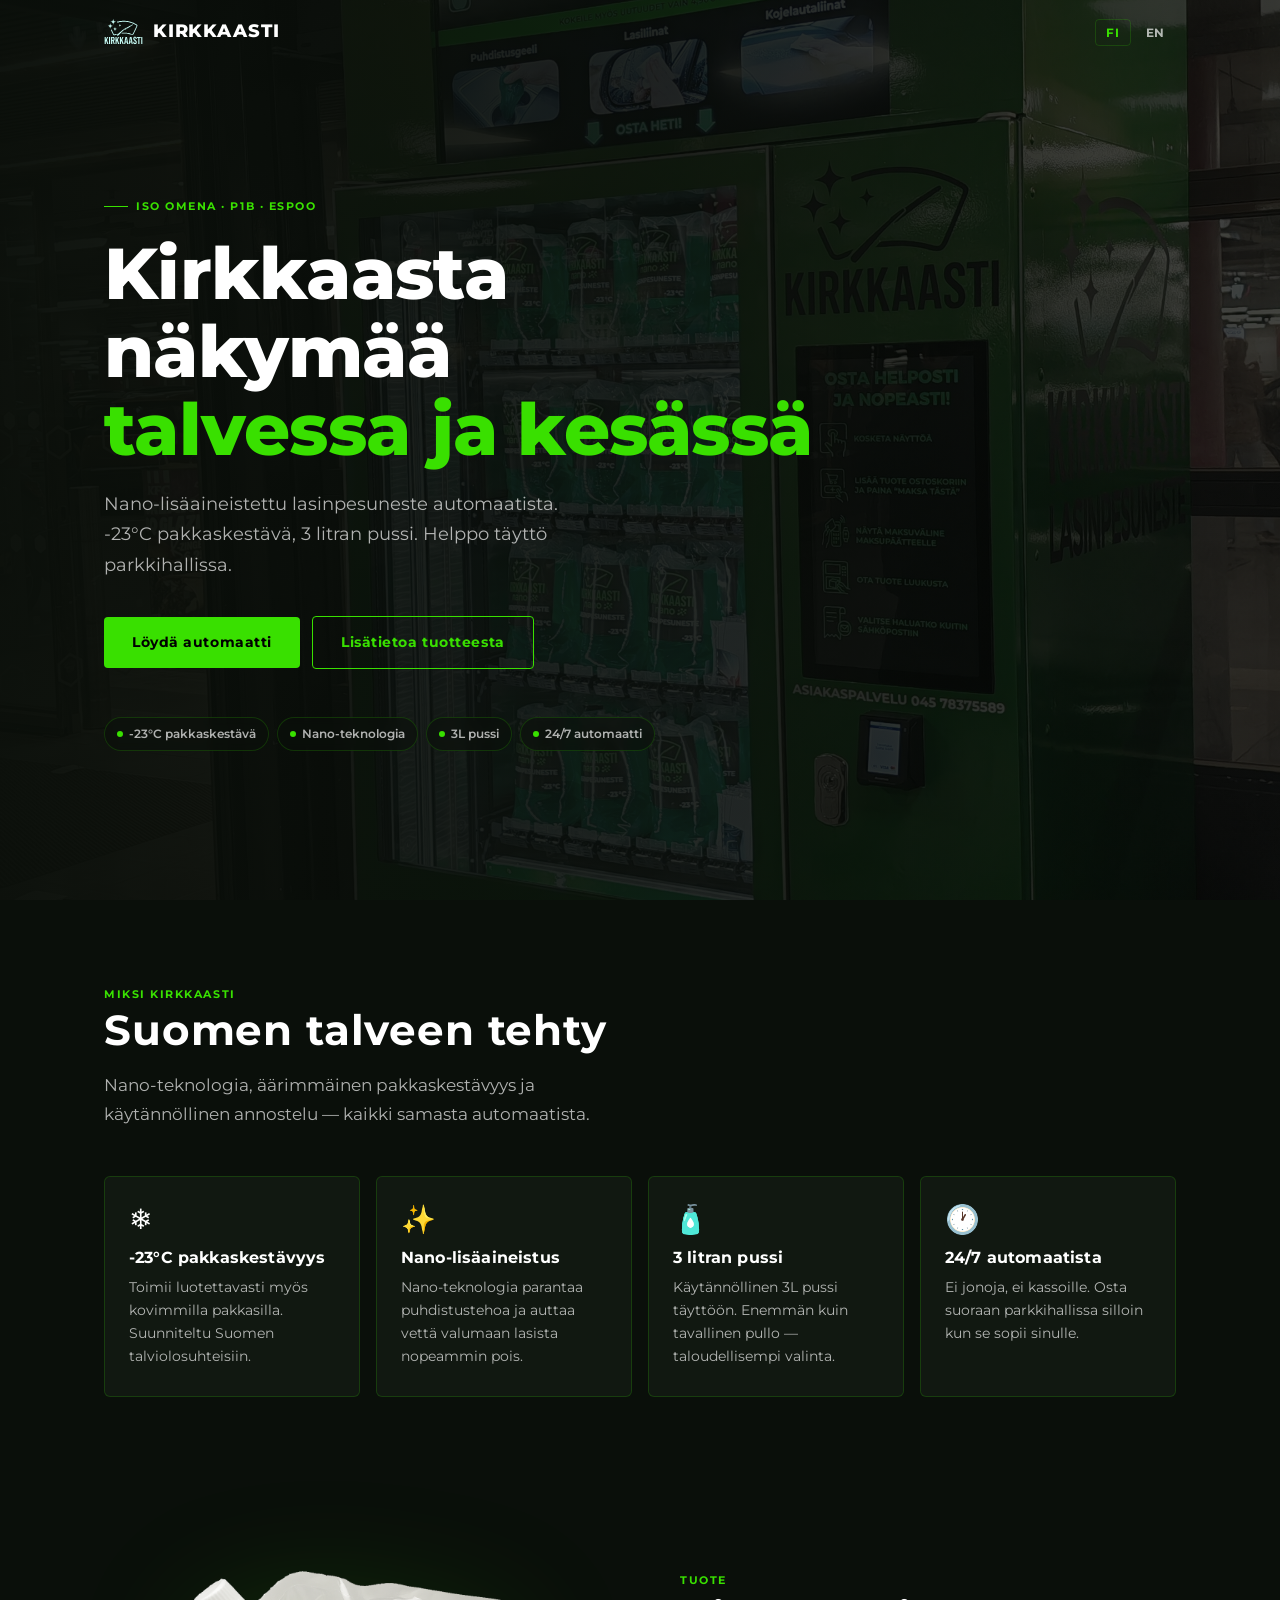
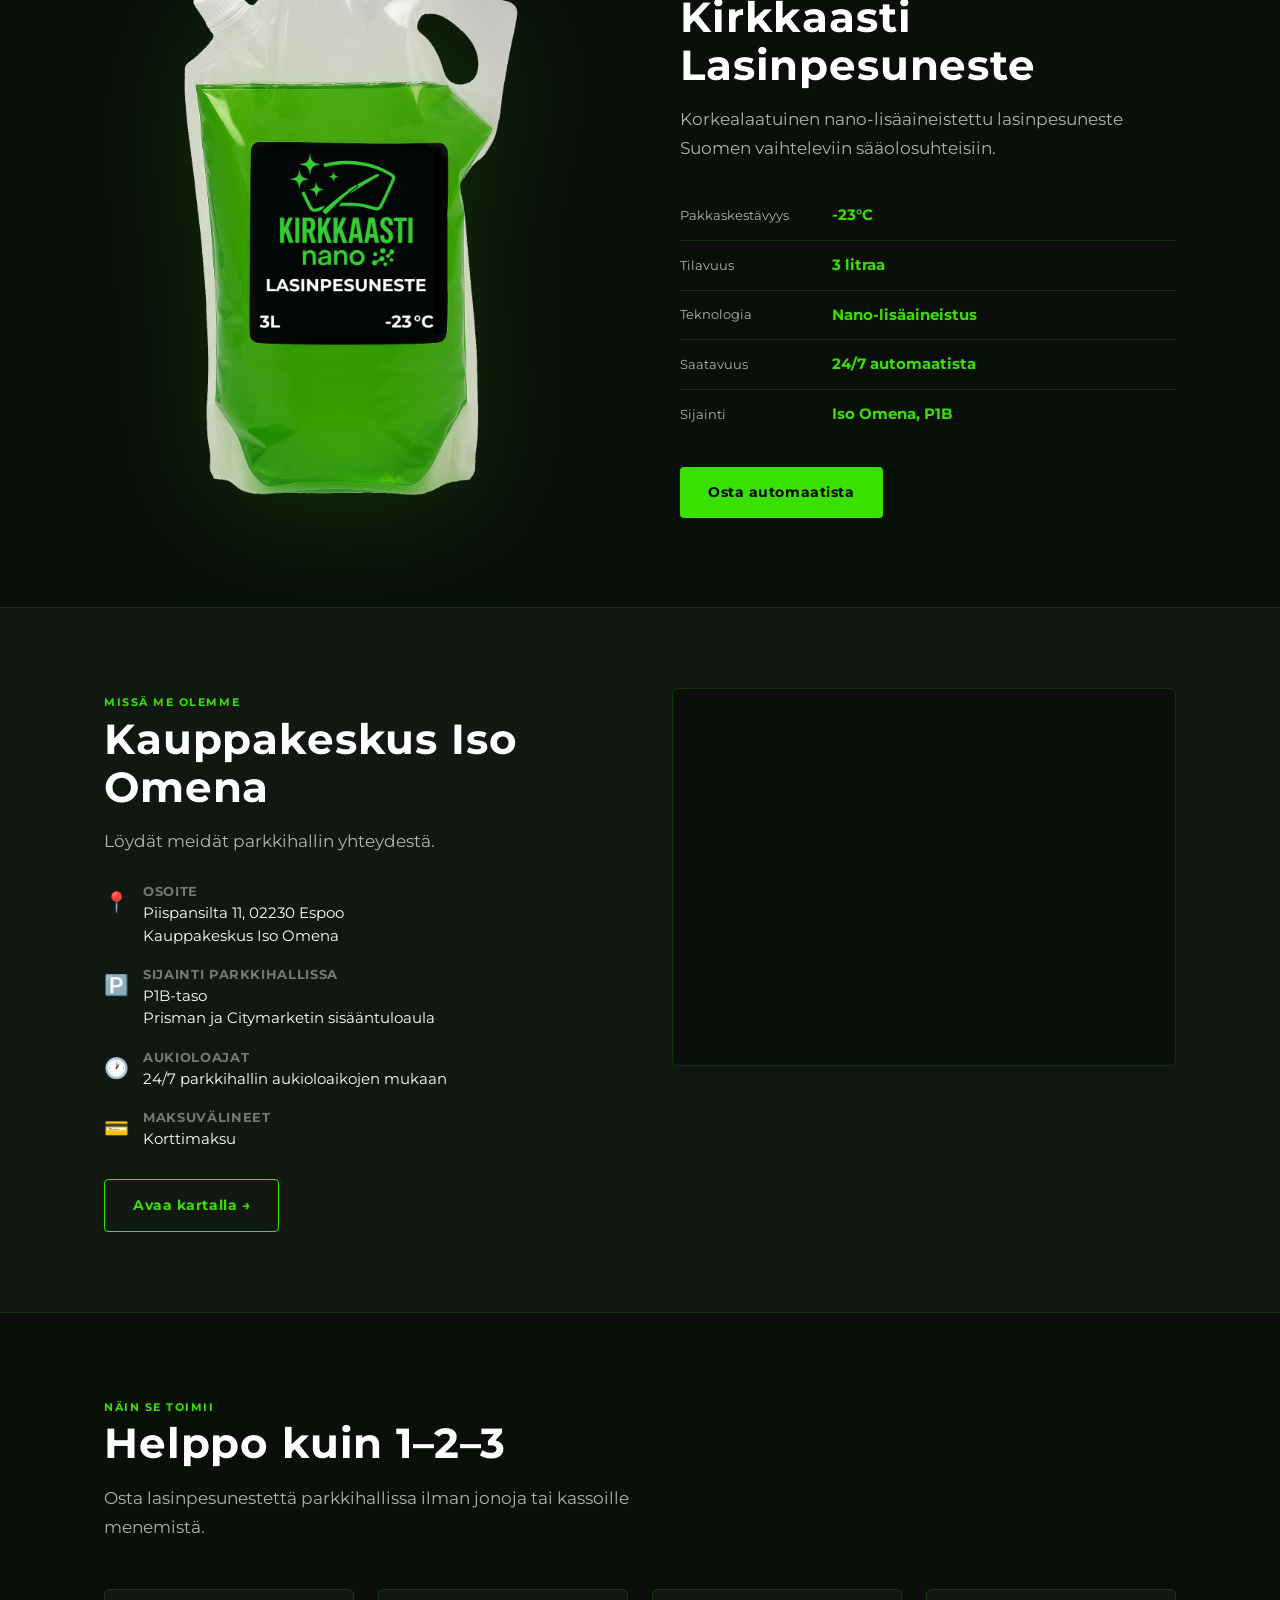
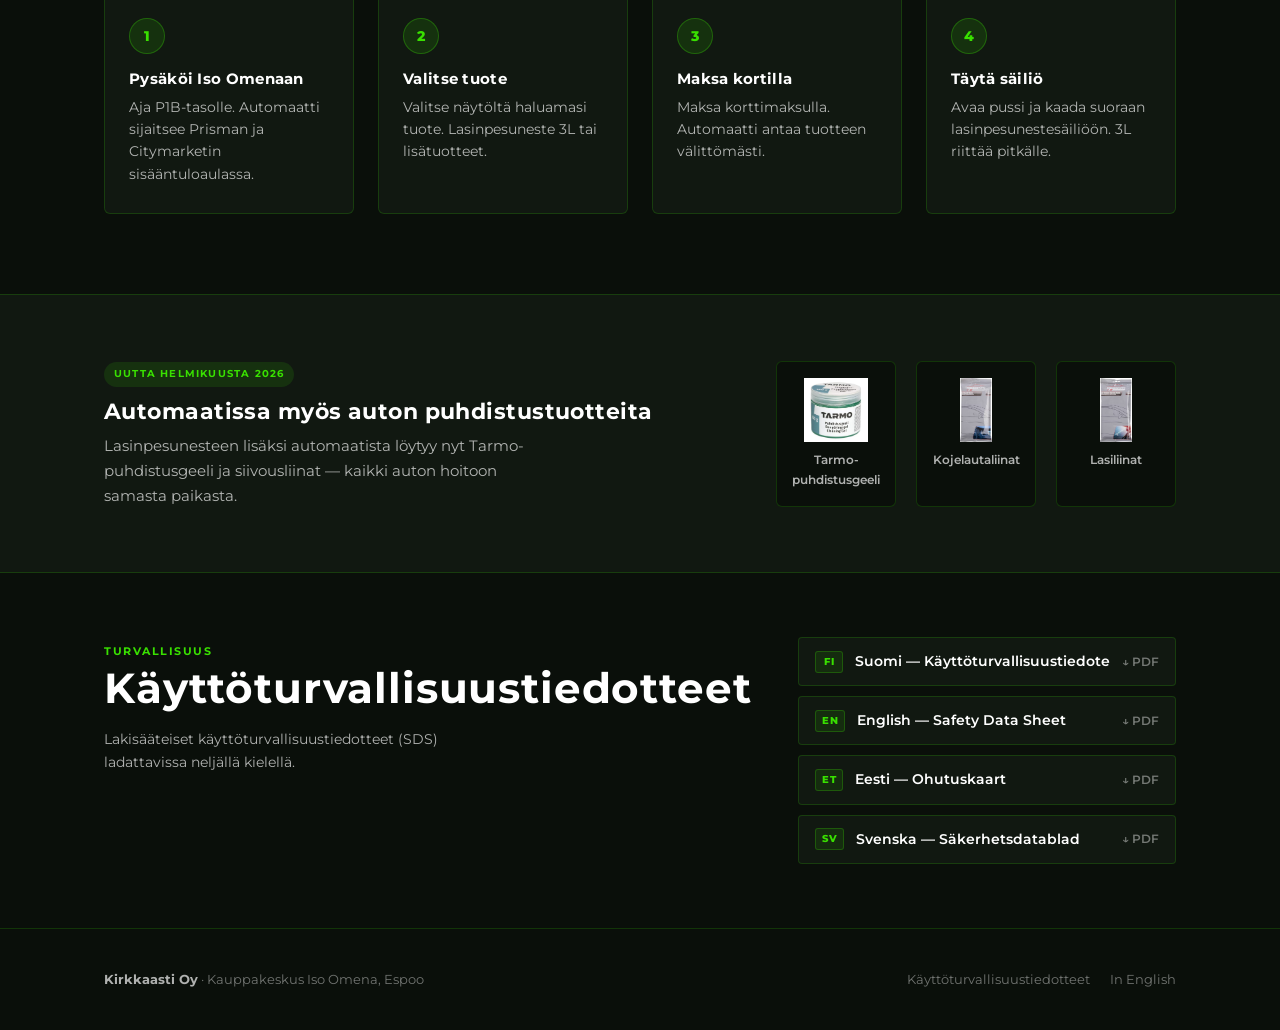
==== index.html @ 23c86561 "Uusi kirkkaasti.fi — täydellinen uudelleenrakennus Staattinen HTML/CSS/JS-sivusto (ei frameworkkia)," ====
<!DOCTYPE html>
<html lang="fi">
<head>
  <meta charset="UTF-8">
  <meta name="viewport" content="width=device-width, initial-scale=1.0">

  <title>Kirkkaasti Lasinpesuneste | Automaatista Iso Omenassa | -23°C Nano</title>
  <meta name="description" content="Kirkkaasti lasinpesuneste automaatista Kauppakeskus Iso Omenassa, P1B-taso. Nano-lisäaineistettu, -23°C pakkaskestävä, 3L pussi. Helppo täyttö parkkihallissa 24/7.">
  <meta name="keywords" content="lasinpesuneste, lasinpesuneste automaatti, kirkkaasti, iso omena, nano lasinpesuneste, pakkaskestävä lasinpesuneste, -23 astetta">
  <meta name="author" content="Kirkkaasti">
  <link rel="canonical" href="https://kirkkaasti.fi/">

  <!-- Open Graph -->
  <meta property="og:type" content="website">
  <meta property="og:url" content="https://kirkkaasti.fi/">
  <meta property="og:title" content="Kirkkaasti Lasinpesuneste | Automaatista Iso Omenassa">
  <meta property="og:description" content="Lasinpesuneste automaatista Kauppakeskus Iso Omenassa. Nano-lisäaineistettu, -23°C pakkaskestävä. Helppo täyttö 24/7.">
  <meta property="og:image" content="https://kirkkaasti.fi/images/hero-automaatti.jpg">

  <!-- Twitter Card -->
  <meta name="twitter:card" content="summary_large_image">
  <meta name="twitter:title" content="Kirkkaasti Lasinpesuneste | Automaatista Iso Omenassa">
  <meta name="twitter:description" content="Lasinpesuneste automaatista Iso Omenassa. Nano, -23°C, 24/7.">

  <!-- Alternate language -->
  <link rel="alternate" hreflang="fi" href="https://kirkkaasti.fi/">
  <link rel="alternate" hreflang="en" href="https://kirkkaasti.fi/index.en.html">

  <link rel="icon" href="favicon.ico">
  <link rel="icon" type="image/png" href="favicon.png">

  <!-- Fonts -->
  <link rel="preconnect" href="https://fonts.googleapis.com">
  <link rel="preconnect" href="https://fonts.gstatic.com" crossorigin>
  <link href="https://fonts.googleapis.com/css2?family=Montserrat:wght@400;500;600;700;800&display=swap" rel="stylesheet">

  <link rel="stylesheet" href="css/style.css">

  <!-- Structured Data -->
  <script type="application/ld+json">
  {
    "@context": "https://schema.org",
    "@type": "Product",
    "name": "Kirkkaasti Lasinpesuneste",
    "description": "Nano-lisäaineistettu lasinpesuneste -23°C pakkaskestävyydellä. Korkealaatuinen koostumus Suomen vaihteleviin sääolosuhteisiin.",
    "brand": { "@type": "Brand", "name": "Kirkkaasti" },
    "offers": {
      "@type": "Offer",
      "availability": "https://schema.org/InStock",
      "priceCurrency": "EUR"
    },
    "aggregateRating": {
      "@type": "AggregateRating",
      "ratingValue": "5",
      "reviewCount": "1"
    },
    "additionalProperty": [
      { "@type": "PropertyValue", "name": "Pakkaskestävyys", "value": "-23°C" },
      { "@type": "PropertyValue", "name": "Tilavuus", "value": "3 litraa" },
      { "@type": "PropertyValue", "name": "Teknologia", "value": "Nano-lisäaineistus" }
    ]
  }
  </script>
  <script type="application/ld+json">
  {
    "@context": "https://schema.org",
    "@type": "LocalBusiness",
    "name": "Kirkkaasti Automaatti – Iso Omena",
    "description": "Lasinpesuneste automaatti Kauppakeskus Iso Omenan P1B-tason parkkihallissa, Prisman ja Citymarketin sisääntuloaulassa.",
    "url": "https://kirkkaasti.fi/",
    "image": "https://kirkkaasti.fi/images/hero-automaatti.jpg",
    "address": {
      "@type": "PostalAddress",
      "streetAddress": "Piispansilta 11",
      "addressLocality": "Espoo",
      "postalCode": "02230",
      "addressCountry": "FI"
    },
    "geo": {
      "@type": "GeoCoordinates",
      "latitude": 60.1608,
      "longitude": 24.7378
    },
    "openingHoursSpecification": {
      "@type": "OpeningHoursSpecification",
      "dayOfWeek": ["Monday","Tuesday","Wednesday","Thursday","Friday","Saturday","Sunday"],
      "opens": "00:00",
      "closes": "23:59"
    },
    "priceRange": "€"
  }
  </script>
  <script type="application/ld+json">
  {
    "@context": "https://schema.org",
    "@type": "FAQPage",
    "mainEntity": [
      {
        "@type": "Question",
        "name": "Missä Kirkkaasti automaatti sijaitsee?",
        "acceptedAnswer": {
          "@type": "Answer",
          "text": "Kirkkaasti automaatti sijaitsee Kauppakeskus Iso Omenan P1B-tason parkkihallissa, Prisman ja Citymarketin sisääntuloaulassa. Osoite: Piispansilta 11, 02230 Espoo."
        }
      },
      {
        "@type": "Question",
        "name": "Mikä on lasinpesunesteen pakkaskestävyys?",
        "acceptedAnswer": {
          "@type": "Answer",
          "text": "Kirkkaasti lasinpesuneste kestää -23°C pakkasta, joten se soveltuu Suomen talviolosuhteisiin."
        }
      },
      {
        "@type": "Question",
        "name": "Kuinka suuri pussi lasinpesunestettä on?",
        "acceptedAnswer": {
          "@type": "Answer",
          "text": "Lasinpesuneste toimitetaan kätevästi 3 litran pussissa."
        }
      },
      {
        "@type": "Question",
        "name": "Milloin automaatti on auki?",
        "acceptedAnswer": {
          "@type": "Answer",
          "text": "Automaatti on käytettävissä 24/7 parkkihallin aukioloaikojen mukaan."
        }
      }
    ]
  }
  </script>

  <!-- Google Analytics -->
  <script async src="https://www.googletagmanager.com/gtag/js?id=G-QR4JTTKKS5"></script>
  <script>
    window.dataLayer = window.dataLayer || [];
    function gtag(){dataLayer.push(arguments);}
    gtag('js', new Date());
    gtag('config', 'G-QR4JTTKKS5');
  </script>
</head>
<body>

  <!-- HEADER -->
  <header id="site-header">
    <div class="header-inner">
      <a href="#" class="logo">
        <img src="images/logo.svg" alt="Kirkkaasti logo">
        <span class="logo-text">Kirkkaasti</span>
      </a>
      <div class="lang-switch">
        <button class="lang-btn active" onclick="window.location.href='index.html'">FI</button>
        <button class="lang-btn" onclick="window.location.href='index.en.html'">EN</button>
      </div>
    </div>
  </header>

  <main>

    <!-- HERO -->
    <section class="hero">
      <div class="hero-bg">
        <img src="images/hero-automaatti.jpg" alt="Kirkkaasti lasinpesuneste automaatti Iso Omenassa">
      </div>
      <div class="hero-content">
        <div class="hero-eyebrow">Iso Omena · P1B · Espoo</div>
        <h1>Kirkkaasta näkymää<br><span>talvessa ja kesässä</span></h1>
        <p class="hero-sub">
          Nano-lisäaineistettu lasinpesuneste automaatista. -23°C pakkaskestävä,
          3 litran pussi. Helppo täyttö parkkihallissa.
        </p>
        <div class="hero-cta">
          <a href="#sijainti" class="btn btn-primary">Löydä automaatti</a>
          <a href="#tuote" class="btn btn-outline">Lisätietoa tuotteesta</a>
        </div>
        <div class="hero-badges">
          <span class="badge"><span class="dot"></span>-23°C pakkaskestävä</span>
          <span class="badge"><span class="dot"></span>Nano-teknologia</span>
          <span class="badge"><span class="dot"></span>3L pussi</span>
          <span class="badge"><span class="dot"></span>24/7 automaatti</span>
        </div>
      </div>
    </section>

    <!-- FEATURES -->
    <section class="features">
      <div class="container">
        <div class="reveal">
          <span class="section-label">Miksi Kirkkaasti</span>
          <h2 class="section-title">Suomen talveen tehty</h2>
          <p class="section-lead">Nano-teknologia, äärimmäinen pakkaskestävyys ja käytännöllinen annostelu — kaikki samasta automaatista.</p>
        </div>
        <div class="features-grid">
          <div class="feature-card reveal">
            <div class="feature-icon">❄️</div>
            <h3>-23°C pakkaskestävyys</h3>
            <p>Toimii luotettavasti myös kovimmilla pakkasilla. Suunniteltu Suomen talviolosuhteisiin.</p>
          </div>
          <div class="feature-card reveal">
            <div class="feature-icon">✨</div>
            <h3>Nano-lisäaineistus</h3>
            <p>Nano-teknologia parantaa puhdistustehoa ja auttaa vettä valumaan lasista nopeammin pois.</p>
          </div>
          <div class="feature-card reveal">
            <div class="feature-icon">🧴</div>
            <h3>3 litran pussi</h3>
            <p>Käytännöllinen 3L pussi täyttöön. Enemmän kuin tavallinen pullo — taloudellisempi valinta.</p>
          </div>
          <div class="feature-card reveal">
            <div class="feature-icon">🕐</div>
            <h3>24/7 automaatista</h3>
            <p>Ei jonoja, ei kassoille. Osta suoraan parkkihallissa silloin kun se sopii sinulle.</p>
          </div>
        </div>
      </div>
    </section>

    <!-- PRODUCT -->
    <section class="product" id="tuote">
      <div class="container">
        <div class="product-inner">
          <div class="product-image reveal">
            <img src="images/pussi.png" alt="Kirkkaasti lasinpesuneste 3L pussi">
          </div>
          <div class="product-info reveal">
            <span class="section-label">Tuote</span>
            <h2 class="section-title">Kirkkaasti Lasinpesuneste</h2>
            <p class="section-lead">Korkealaatuinen nano-lisäaineistettu lasinpesuneste Suomen vaihteleviin sääolosuhteisiin.</p>
            <ul class="product-specs">
              <li>
                <span class="spec-label">Pakkaskestävyys</span>
                <span class="spec-value">-23°C</span>
              </li>
              <li>
                <span class="spec-label">Tilavuus</span>
                <span class="spec-value">3 litraa</span>
              </li>
              <li>
                <span class="spec-label">Teknologia</span>
                <span class="spec-value">Nano-lisäaineistus</span>
              </li>
              <li>
                <span class="spec-label">Saatavuus</span>
                <span class="spec-value">24/7 automaatista</span>
              </li>
              <li>
                <span class="spec-label">Sijainti</span>
                <span class="spec-value">Iso Omena, P1B</span>
              </li>
            </ul>
            <a href="#sijainti" class="btn btn-primary">Osta automaatista</a>
          </div>
        </div>
      </div>
    </section>

    <!-- LOCATION -->
    <section class="location" id="sijainti">
      <div class="container">
        <div class="location-inner">
          <div class="reveal">
            <span class="section-label">Missä me olemme</span>
            <h2 class="section-title">Kauppakeskus Iso Omena</h2>
            <p class="section-lead">Löydät meidät parkkihallin yhteydestä.</p>
            <div class="location-details">
              <div class="location-item">
                <span class="location-item-icon">📍</span>
                <div>
                  <h4>Osoite</h4>
                  <p>Piispansilta 11, 02230 Espoo<br>Kauppakeskus Iso Omena</p>
                </div>
              </div>
              <div class="location-item">
                <span class="location-item-icon">🅿️</span>
                <div>
                  <h4>Sijainti parkkihallissa</h4>
                  <p>P1B-taso<br>Prisman ja Citymarketin sisääntuloaula</p>
                </div>
              </div>
              <div class="location-item">
                <span class="location-item-icon">🕐</span>
                <div>
                  <h4>Aukioloajat</h4>
                  <p>24/7 parkkihallin aukioloaikojen mukaan</p>
                </div>
              </div>
              <div class="location-item">
                <span class="location-item-icon">💳</span>
                <div>
                  <h4>Maksuvälineet</h4>
                  <p>Korttimaksu</p>
                </div>
              </div>
            </div>
            <a href="https://maps.app.goo.gl/isoomena" target="_blank" rel="noopener" class="btn btn-outline">Avaa kartalla →</a>
          </div>
          <div class="map-container reveal">
            <iframe
              src="https://www.google.com/maps/embed?pb=!1m18!1m12!1m3!1d1984.5!2d24.7378!3d60.1608!2m3!1f0!2f0!3f0!3m2!1i1024!2i768!4f13.1!3m3!1m2!1s0x468df5e4a3f2c0b7%3A0x1234567890!2sIso+Omena%2C+Piispansilta+11%2C+Espoo!5e0!3m2!1sfi!2sfi!4v1746000000000!5m2!1sfi!2sfi"
              allowfullscreen=""
              loading="lazy"
              referrerpolicy="no-referrer-when-downgrade"
              title="Kirkkaasti automaatti – Iso Omena kartta">
            </iframe>
          </div>
        </div>
      </div>
    </section>

    <!-- HOW IT WORKS -->
    <section class="how" id="kayttoohje">
      <div class="container">
        <div class="reveal">
          <span class="section-label">Näin se toimii</span>
          <h2 class="section-title">Helppo kuin 1–2–3</h2>
          <p class="section-lead">Osta lasinpesunestettä parkkihallissa ilman jonoja tai kassoille menemistä.</p>
        </div>
        <div class="steps">
          <div class="step reveal">
            <h3>Pysäköi Iso Omenaan</h3>
            <p>Aja P1B-tasolle. Automaatti sijaitsee Prisman ja Citymarketin sisääntuloaulassa.</p>
          </div>
          <div class="step reveal">
            <h3>Valitse tuote</h3>
            <p>Valitse näytöltä haluamasi tuote. Lasinpesuneste 3L tai lisätuotteet.</p>
          </div>
          <div class="step reveal">
            <h3>Maksa kortilla</h3>
            <p>Maksa korttimaksulla. Automaatti antaa tuotteen välittömästi.</p>
          </div>
          <div class="step reveal">
            <h3>Täytä säiliö</h3>
            <p>Avaa pussi ja kaada suoraan lasinpesunestesäiliöön. 3L riittää pitkälle.</p>
          </div>
        </div>
      </div>
    </section>

    <!-- NEWS: Lisätuotteet -->
    <section class="news">
      <div class="container">
        <div class="news-inner">
          <div class="news-text reveal">
            <span class="news-tag">Uutta helmikuusta 2026</span>
            <h3>Automaatissa myös auton puhdistustuotteita</h3>
            <p>Lasinpesunesteen lisäksi automaatista löytyy nyt Tarmo-puhdistusgeeli ja siivousliinat — kaikki auton hoitoon samasta paikasta.</p>
          </div>
          <div class="news-products reveal">
            <div class="news-product">
              <img src="images/tarmo.png" alt="Tarmo puhdistusgeeli">
              <span>Tarmo-puhdistusgeeli</span>
            </div>
            <div class="news-product">
              <img src="images/kojelautaliinat.png" alt="Kojelautaliinat">
              <span>Kojelautaliinat</span>
            </div>
            <div class="news-product">
              <img src="images/lasiliinat.png" alt="Lasiliinat">
              <span>Lasiliinat</span>
            </div>
          </div>
        </div>
      </div>
    </section>

    <!-- KTT -->
    <section class="ktt" id="ktt">
      <div class="container">
        <div class="ktt-inner">
          <div class="ktt-text reveal">
            <span class="section-label">Turvallisuus</span>
            <h2 class="section-title">Käyttöturvallisuustiedotteet</h2>
            <p>Lakisääteiset käyttöturvallisuustiedotteet (SDS) ladattavissa neljällä kielellä.</p>
          </div>
          <div class="ktt-links reveal">
            <a href="ktt/SDS_FIN.pdf" class="ktt-link" target="_blank" rel="noopener">
              <span class="ktt-link-flag">FI</span>
              Suomi — Käyttöturvallisuustiedote
              <span class="ktt-link-arrow">↓ PDF</span>
            </a>
            <a href="ktt/SDS_ENG.pdf" class="ktt-link" target="_blank" rel="noopener">
              <span class="ktt-link-flag">EN</span>
              English — Safety Data Sheet
              <span class="ktt-link-arrow">↓ PDF</span>
            </a>
            <a href="ktt/SDS_EST.pdf" class="ktt-link" target="_blank" rel="noopener">
              <span class="ktt-link-flag">ET</span>
              Eesti — Ohutuskaart
              <span class="ktt-link-arrow">↓ PDF</span>
            </a>
            <a href="ktt/SDS_SWE.pdf" class="ktt-link" target="_blank" rel="noopener">
              <span class="ktt-link-flag">SV</span>
              Svenska — Säkerhetsdatablad
              <span class="ktt-link-arrow">↓ PDF</span>
            </a>
          </div>
        </div>
      </div>
    </section>

  </main>

  <!-- FOOTER -->
  <footer>
    <div class="container">
      <div class="footer-inner">
        <div class="footer-brand">
          <strong>Kirkkaasti Oy</strong> · Kauppakeskus Iso Omena, Espoo
        </div>
        <nav class="footer-links">
          <a href="#ktt">Käyttöturvallisuustiedotteet</a>
          <a href="index.en.html">In English</a>
        </nav>
      </div>
    </div>
  </footer>

  <script src="js/main.js"></script>
</body>
</html>
---- css/style.css ----
/* ===== KIRKKAASTI.FI — Style Sheet =====
   Skandinaavinen minimalismi + pohjoinen premium
   Värit: #39E000 (pää), #74FF47 (aksentti), #0a0f0a (pohja)
   Fontti: Montserrat (Google Fonts)
   ========================================= */

/* ===== RESET & BASE ===== */
*, *::before, *::after {
  box-sizing: border-box;
  margin: 0;
  padding: 0;
}

:root {
  --green: #39E000;
  --green-light: #74FF47;
  --green-dark: #1B3B00;
  --bg: #0a0f0a;
  --bg-card: #111811;
  --bg-card-hover: #141f14;
  --text: #ffffff;
  --text-muted: rgba(255, 255, 255, 0.68);
  --text-subtle: rgba(255, 255, 255, 0.42);
  --border: rgba(57, 224, 0, 0.18);
  --border-hover: rgba(57, 224, 0, 0.45);
  --glow: rgba(57, 224, 0, 0.08);
  --font: 'Montserrat', system-ui, -apple-system, sans-serif;
  --radius: 4px;
  --max-w: 1120px;
  --transition: 220ms ease-out;
}

html {
  scroll-behavior: smooth;
  font-size: 16px;
}

body {
  font-family: var(--font);
  background-color: var(--bg);
  color: var(--text);
  line-height: 1.65;
  overflow-x: hidden;
}

img {
  max-width: 100%;
  display: block;
}

a {
  color: var(--green);
  text-decoration: none;
  transition: color var(--transition);
}

a:hover {
  color: var(--green-light);
}

/* ===== ANIMATED BACKGROUND GRID ===== */
body::before {
  content: '';
  position: fixed;
  inset: 0;
  background-image:
    linear-gradient(rgba(57, 224, 0, 0.04) 1px, transparent 1px),
    linear-gradient(90deg, rgba(57, 224, 0, 0.04) 1px, transparent 1px);
  background-size: 60px 60px;
  animation: gridDrift 40s linear infinite;
  pointer-events: none;
  z-index: 0;
}

@keyframes gridDrift {
  0% { transform: translateY(0); }
  100% { transform: translateY(60px); }
}

/* Content above background */
header, main, footer {
  position: relative;
  z-index: 1;
}

/* ===== LAYOUT ===== */
.container {
  max-width: var(--max-w);
  margin: 0 auto;
  padding: 0 24px;
}

section {
  padding: 80px 0;
}

/* ===== TYPOGRAPHY ===== */
h1, h2, h3, h4 {
  font-weight: 700;
  line-height: 1.15;
  letter-spacing: 0.02em;
}

.section-label {
  font-size: 11px;
  font-weight: 700;
  letter-spacing: 0.14em;
  text-transform: uppercase;
  color: var(--green);
  margin-bottom: 12px;
}

.section-title {
  font-size: clamp(28px, 4vw, 42px);
  font-weight: 700;
  margin-bottom: 16px;
}

.section-lead {
  font-size: 17px;
  color: var(--text-muted);
  max-width: 560px;
  line-height: 1.7;
}

/* ===== BUTTONS ===== */
.btn {
  display: inline-flex;
  align-items: center;
  gap: 8px;
  padding: 14px 28px;
  font-family: var(--font);
  font-size: 14px;
  font-weight: 700;
  letter-spacing: 0.04em;
  border-radius: var(--radius);
  cursor: pointer;
  transition: all var(--transition);
  text-decoration: none;
  border: none;
  white-space: nowrap;
}

.btn-primary {
  background: var(--green);
  color: #000;
}

.btn-primary:hover {
  background: var(--green-light);
  color: #000;
  transform: translateY(-1px);
  box-shadow: 0 4px 20px rgba(57, 224, 0, 0.3);
}

.btn-outline {
  background: transparent;
  color: var(--green);
  border: 1px solid var(--green);
}

.btn-outline:hover {
  background: rgba(57, 224, 0, 0.08);
  border-color: var(--green-light);
  color: var(--green-light);
}

/* ===== HEADER ===== */
header {
  position: fixed;
  top: 0;
  left: 0;
  right: 0;
  z-index: 100;
  padding: 0;
  transition: background var(--transition), backdrop-filter var(--transition);
}

header.scrolled {
  background: rgba(10, 15, 10, 0.92);
  backdrop-filter: blur(12px);
  border-bottom: 1px solid var(--border);
}

.header-inner {
  display: flex;
  align-items: center;
  justify-content: space-between;
  height: 64px;
  padding: 0 24px;
  max-width: var(--max-w);
  margin: 0 auto;
}

.logo {
  display: flex;
  align-items: center;
  gap: 10px;
  text-decoration: none;
}

.logo img {
  height: 28px;
  width: auto;
  filter: invert(1) sepia(1) saturate(5) hue-rotate(75deg) brightness(1.1);
}

.logo-text {
  font-size: 18px;
  font-weight: 800;
  color: var(--text);
  letter-spacing: 0.05em;
  text-transform: uppercase;
}

.lang-switch {
  display: flex;
  gap: 4px;
}

.lang-btn {
  padding: 5px 10px;
  font-size: 12px;
  font-weight: 700;
  letter-spacing: 0.06em;
  color: var(--text-muted);
  background: transparent;
  border: 1px solid transparent;
  border-radius: var(--radius);
  cursor: pointer;
  font-family: var(--font);
  transition: all var(--transition);
}

.lang-btn.active,
.lang-btn:hover {
  color: var(--green);
  border-color: var(--border);
}

/* ===== HERO ===== */
.hero {
  min-height: 100vh;
  display: flex;
  align-items: center;
  position: relative;
  overflow: hidden;
  padding: 0;
}

.hero-bg {
  position: absolute;
  inset: 0;
  z-index: 0;
}

.hero-bg img {
  width: 100%;
  height: 100%;
  object-fit: cover;
  object-position: center center;
  filter: brightness(0.32) saturate(0.65);
}

.hero-bg::after {
  content: '';
  position: absolute;
  inset: 0;
  background: linear-gradient(
    to right,
    rgba(10, 15, 10, 0.92) 0%,
    rgba(10, 15, 10, 0.65) 50%,
    rgba(10, 15, 10, 0.2) 100%
  );
}

.hero-content {
  position: relative;
  z-index: 1;
  padding: 120px 24px 80px;
  max-width: var(--max-w);
  margin: 0 auto;
  width: 100%;
}

.hero-eyebrow {
  display: inline-flex;
  align-items: center;
  gap: 8px;
  font-size: 11px;
  font-weight: 700;
  letter-spacing: 0.14em;
  text-transform: uppercase;
  color: var(--green);
  margin-bottom: 20px;
}

.hero-eyebrow::before {
  content: '';
  display: block;
  width: 24px;
  height: 1px;
  background: var(--green);
}

.hero h1 {
  font-size: clamp(38px, 6vw, 72px);
  font-weight: 800;
  line-height: 1.08;
  letter-spacing: -0.01em;
  max-width: 720px;
  margin-bottom: 20px;
}

.hero h1 span {
  color: var(--green);
}

.hero-sub {
  font-size: clamp(15px, 2vw, 18px);
  color: var(--text-muted);
  max-width: 480px;
  margin-bottom: 36px;
  line-height: 1.7;
}

.hero-cta {
  display: flex;
  flex-wrap: wrap;
  gap: 12px;
  align-items: center;
}

.hero-badges {
  display: flex;
  flex-wrap: wrap;
  gap: 8px;
  margin-top: 48px;
}

.badge {
  display: inline-flex;
  align-items: center;
  gap: 6px;
  padding: 6px 12px;
  font-size: 12px;
  font-weight: 600;
  border: 1px solid var(--border);
  border-radius: 100px;
  color: var(--text-muted);
  background: rgba(10, 15, 10, 0.6);
  backdrop-filter: blur(4px);
}

.badge .dot {
  width: 6px;
  height: 6px;
  border-radius: 50%;
  background: var(--green);
  flex-shrink: 0;
}

/* ===== FEATURES ===== */
.features {
  background: transparent;
}

.features-grid {
  display: grid;
  grid-template-columns: repeat(auto-fit, minmax(240px, 1fr));
  gap: 16px;
  margin-top: 48px;
}

.feature-card {
  padding: 28px 24px;
  border: 1px solid var(--border);
  border-radius: 6px;
  background: var(--bg-card);
  transition: all var(--transition);
}

.feature-card:hover {
  border-color: var(--border-hover);
  background: var(--bg-card-hover);
  box-shadow: 0 0 30px var(--glow);
  transform: translateY(-2px);
}

.feature-icon {
  font-size: 28px;
  margin-bottom: 16px;
  line-height: 1;
}

.feature-card h3 {
  font-size: 16px;
  font-weight: 700;
  margin-bottom: 8px;
  letter-spacing: 0.01em;
}

.feature-card p {
  font-size: 14px;
  color: var(--text-muted);
  line-height: 1.65;
}

/* ===== PRODUCT ===== */
.product {
  overflow: hidden;
}

.product-inner {
  display: grid;
  grid-template-columns: 1fr 1fr;
  gap: 80px;
  align-items: center;
}

.product-image {
  position: relative;
}

.product-image img {
  width: 100%;
  max-width: 380px;
  margin: 0 auto;
  filter: drop-shadow(0 20px 60px rgba(57, 224, 0, 0.15));
  animation: floatPussi 6s ease-in-out infinite;
}

@keyframes floatPussi {
  0%, 100% { transform: translateY(0px); }
  50% { transform: translateY(-12px); }
}

.product-specs {
  list-style: none;
  margin: 28px 0;
}

.product-specs li {
  display: flex;
  align-items: center;
  gap: 12px;
  padding: 12px 0;
  border-bottom: 1px solid var(--border);
  font-size: 15px;
}

.product-specs li:last-child {
  border-bottom: none;
}

.spec-label {
  color: var(--text-muted);
  min-width: 140px;
  font-size: 13px;
}

.spec-value {
  font-weight: 700;
  color: var(--green);
}

/* ===== LOCATION ===== */
.location {
  background: var(--bg-card);
  border-top: 1px solid var(--border);
  border-bottom: 1px solid var(--border);
}

.location-inner {
  display: grid;
  grid-template-columns: 1fr 1fr;
  gap: 64px;
  align-items: start;
}

.location-details {
  margin: 28px 0;
}

.location-item {
  display: flex;
  gap: 14px;
  margin-bottom: 20px;
}

.location-item-icon {
  font-size: 20px;
  flex-shrink: 0;
  margin-top: 2px;
}

.location-item h4 {
  font-size: 13px;
  font-weight: 700;
  letter-spacing: 0.05em;
  text-transform: uppercase;
  color: var(--text-subtle);
  margin-bottom: 3px;
}

.location-item p {
  font-size: 15px;
  color: var(--text);
  line-height: 1.5;
}

.map-container {
  border-radius: 6px;
  overflow: hidden;
  border: 1px solid var(--border);
  aspect-ratio: 4/3;
  background: var(--bg);
}

.map-container iframe {
  width: 100%;
  height: 100%;
  border: none;
  filter: invert(0.88) hue-rotate(175deg) saturate(1.2);
}

/* ===== HOW IT WORKS ===== */
.how {
  background: transparent;
}

.steps {
  display: grid;
  grid-template-columns: repeat(auto-fit, minmax(220px, 1fr));
  gap: 24px;
  margin-top: 48px;
  counter-reset: steps;
}

.step {
  padding: 28px 24px;
  border: 1px solid var(--border);
  border-radius: 6px;
  background: var(--bg-card);
  position: relative;
  counter-increment: steps;
}

.step::before {
  content: counter(steps);
  display: block;
  width: 36px;
  height: 36px;
  border-radius: 50%;
  background: rgba(57, 224, 0, 0.12);
  border: 1px solid rgba(57, 224, 0, 0.3);
  color: var(--green);
  font-size: 14px;
  font-weight: 800;
  display: flex;
  align-items: center;
  justify-content: center;
  margin-bottom: 16px;
}

.step h3 {
  font-size: 15px;
  font-weight: 700;
  margin-bottom: 8px;
}

.step p {
  font-size: 14px;
  color: var(--text-muted);
  line-height: 1.6;
}

/* ===== NEWS (Lisätuotteet) ===== */
.news {
  background: var(--bg-card);
  border-top: 1px solid var(--border);
  border-bottom: 1px solid var(--border);
  padding: 64px 0;
}

.news-inner {
  display: flex;
  align-items: center;
  gap: 48px;
  flex-wrap: wrap;
}

.news-text {
  flex: 1;
  min-width: 260px;
}

.news-tag {
  display: inline-block;
  font-size: 10px;
  font-weight: 700;
  letter-spacing: 0.12em;
  text-transform: uppercase;
  background: rgba(57, 224, 0, 0.12);
  color: var(--green);
  padding: 4px 10px;
  border-radius: 100px;
  margin-bottom: 12px;
}

.news-text h3 {
  font-size: 22px;
  margin-bottom: 10px;
}

.news-text p {
  font-size: 15px;
  color: var(--text-muted);
  max-width: 420px;
}

.news-products {
  display: flex;
  gap: 20px;
  flex-wrap: wrap;
}

.news-product {
  display: flex;
  flex-direction: column;
  align-items: center;
  gap: 8px;
  padding: 16px;
  border: 1px solid var(--border);
  border-radius: 6px;
  background: var(--bg);
  width: 120px;
  transition: all var(--transition);
}

.news-product:hover {
  border-color: var(--border-hover);
  transform: translateY(-2px);
}

.news-product img {
  width: 64px;
  height: 64px;
  object-fit: contain;
}

.news-product span {
  font-size: 12px;
  font-weight: 600;
  text-align: center;
  color: var(--text-muted);
}

/* ===== KTT / SDS ===== */
.ktt {
  padding: 64px 0;
}

.ktt-inner {
  display: flex;
  align-items: flex-start;
  gap: 64px;
  flex-wrap: wrap;
}

.ktt-text {
  flex: 1;
  min-width: 260px;
}

.ktt-text p {
  font-size: 14px;
  color: var(--text-muted);
  margin-top: 10px;
  max-width: 380px;
}

.ktt-links {
  display: flex;
  flex-direction: column;
  gap: 10px;
  min-width: 260px;
}

.ktt-link {
  display: flex;
  align-items: center;
  gap: 12px;
  padding: 12px 16px;
  border: 1px solid var(--border);
  border-radius: var(--radius);
  background: var(--bg-card);
  color: var(--text);
  font-size: 14px;
  font-weight: 600;
  transition: all var(--transition);
  text-decoration: none;
}

.ktt-link:hover {
  border-color: var(--border-hover);
  color: var(--green-light);
  background: var(--bg-card-hover);
}

.ktt-link-flag {
  font-size: 10px;
  font-weight: 800;
  letter-spacing: 0.05em;
  color: var(--green);
  background: rgba(57, 224, 0, 0.1);
  border: 1px solid rgba(57, 224, 0, 0.25);
  border-radius: 3px;
  padding: 2px 6px;
  flex-shrink: 0;
  min-width: 28px;
  text-align: center;
}

.ktt-link-arrow {
  margin-left: auto;
  color: var(--text-subtle);
  font-size: 12px;
}

/* ===== FOOTER ===== */
footer {
  padding: 40px 0;
  border-top: 1px solid var(--border);
}

.footer-inner {
  display: flex;
  align-items: center;
  justify-content: space-between;
  flex-wrap: wrap;
  gap: 16px;
}

.footer-brand {
  font-size: 13px;
  color: var(--text-subtle);
}

.footer-brand strong {
  color: var(--text-muted);
}

.footer-links {
  display: flex;
  gap: 20px;
}

.footer-links a {
  font-size: 13px;
  color: var(--text-subtle);
  transition: color var(--transition);
}

.footer-links a:hover {
  color: var(--green);
}

/* ===== SCROLL REVEAL ===== */
.reveal {
  opacity: 0;
  transform: translateY(24px);
  transition: opacity 0.55s ease-out, transform 0.55s ease-out;
}

.reveal.visible {
  opacity: 1;
  transform: translateY(0);
}

/* ===== MOBILE ===== */
@media (max-width: 768px) {
  section {
    padding: 60px 0;
  }

  .hero h1 {
    font-size: 36px;
  }

  .hero-sub {
    font-size: 15px;
  }

  .product-inner {
    grid-template-columns: 1fr;
    gap: 40px;
  }

  .product-image img {
    max-width: 260px;
  }

  .location-inner {
    grid-template-columns: 1fr;
    gap: 36px;
  }

  .map-container {
    aspect-ratio: 16/9;
  }

  .ktt-inner {
    gap: 32px;
  }

  .footer-inner {
    flex-direction: column;
    align-items: flex-start;
  }

  .news-inner {
    flex-direction: column;
    gap: 28px;
  }
}

@media (max-width: 480px) {
  .container {
    padding: 0 16px;
  }

  .hero-content {
    padding: 100px 16px 60px;
  }

  .features-grid {
    grid-template-columns: 1fr;
  }

  .steps {
    grid-template-columns: 1fr;
  }

  .hero-badges {
    gap: 6px;
  }
}
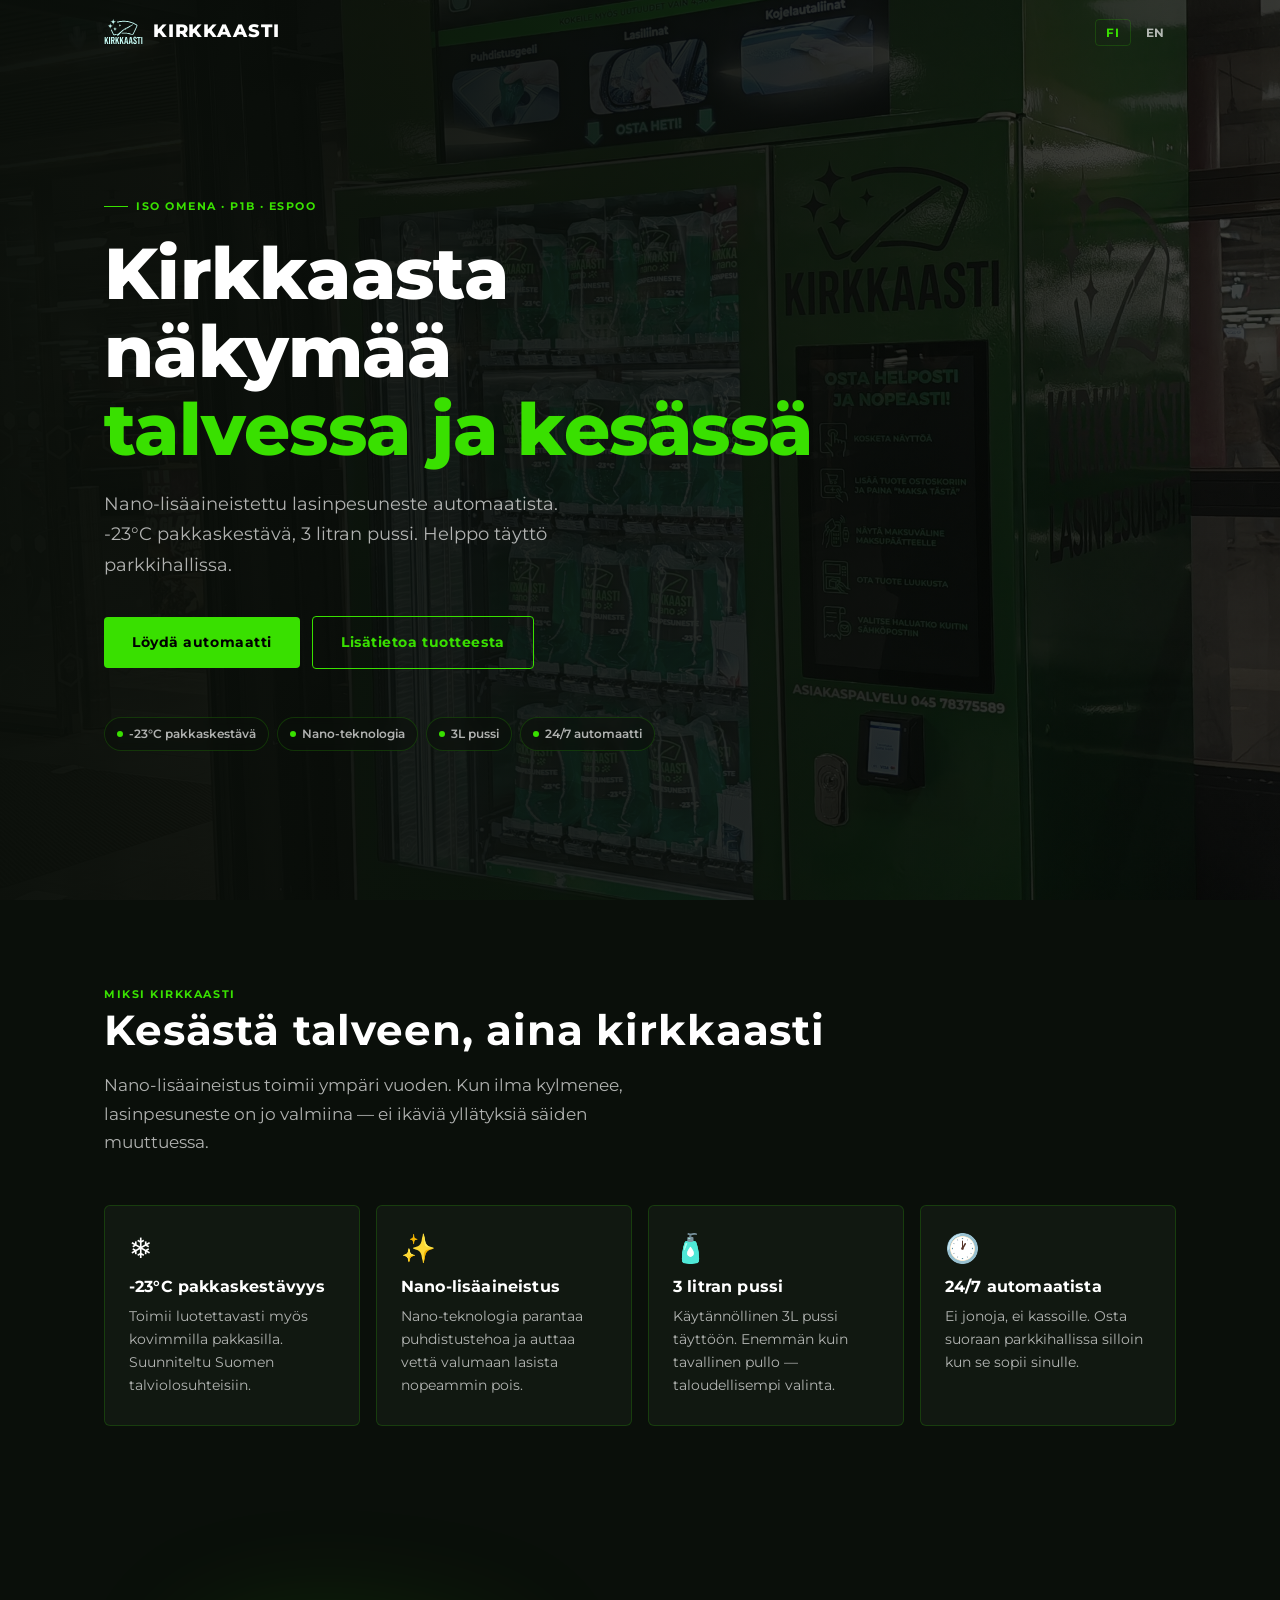
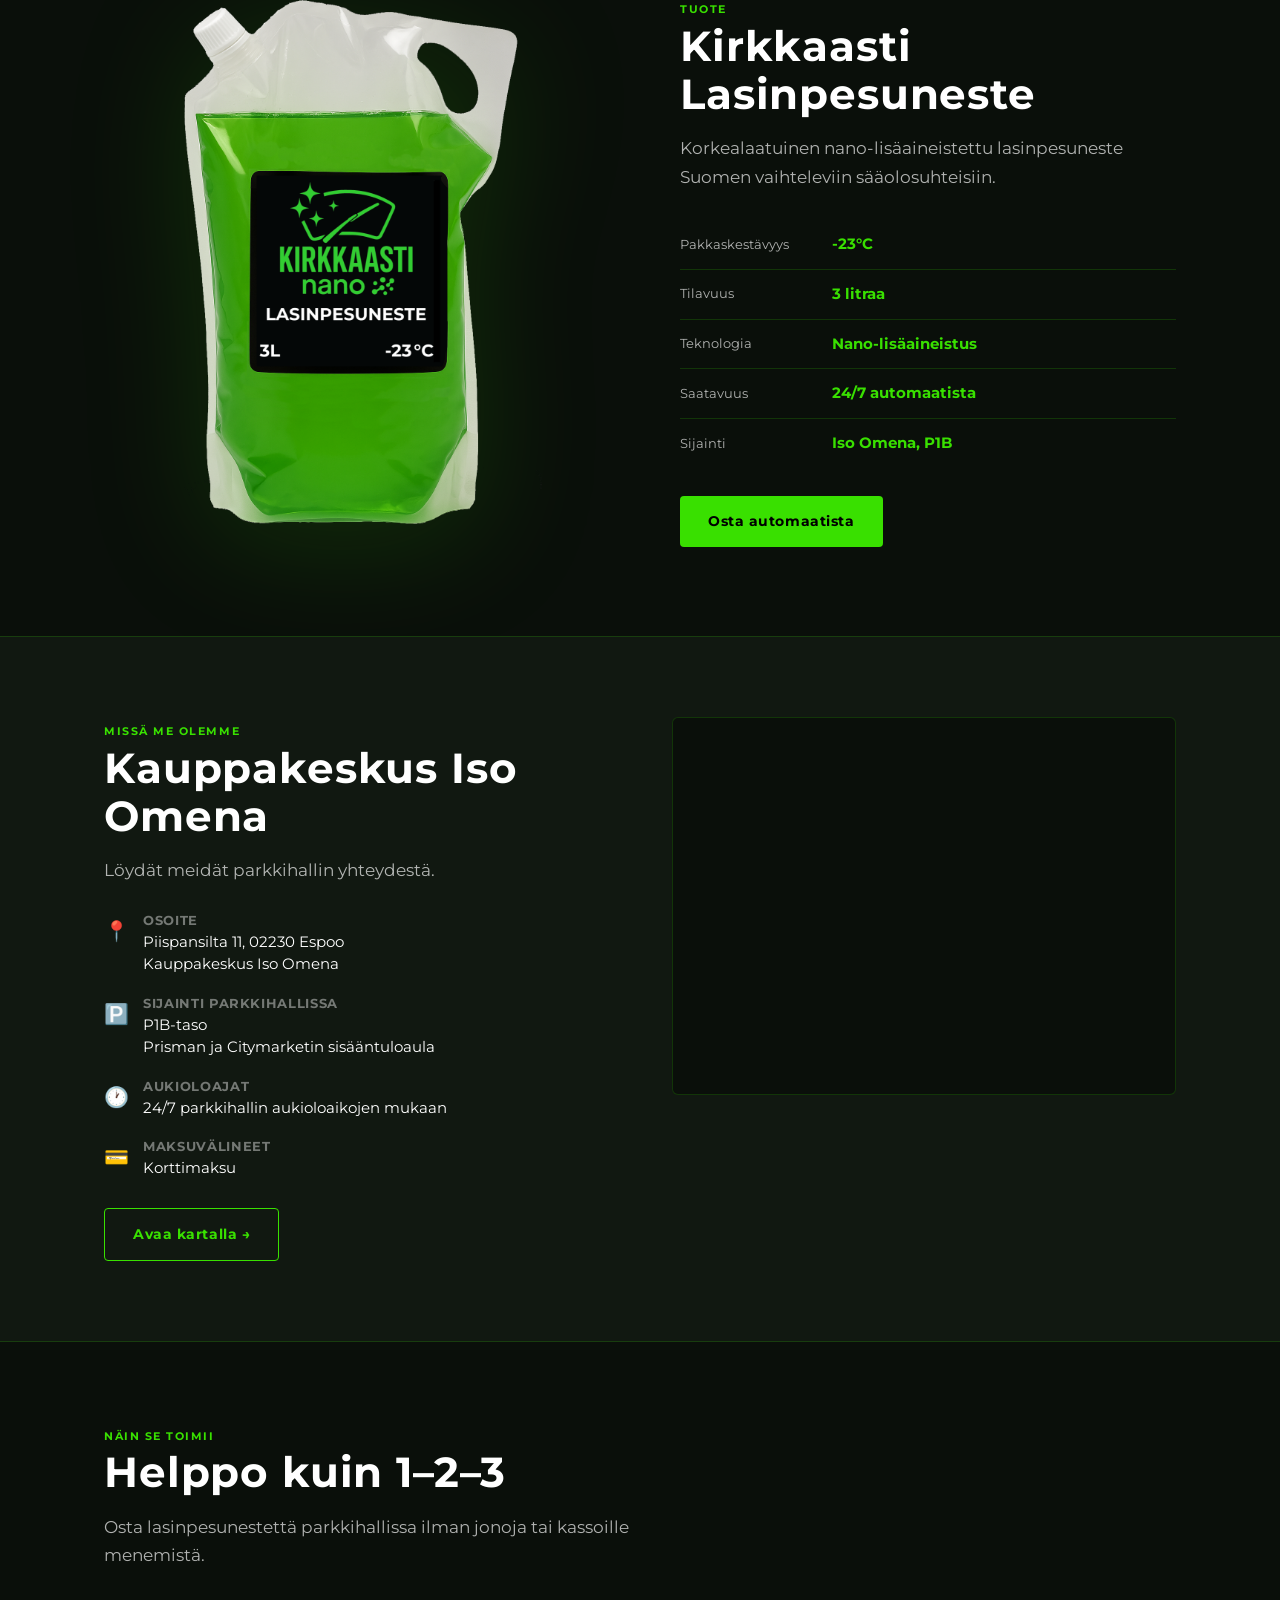
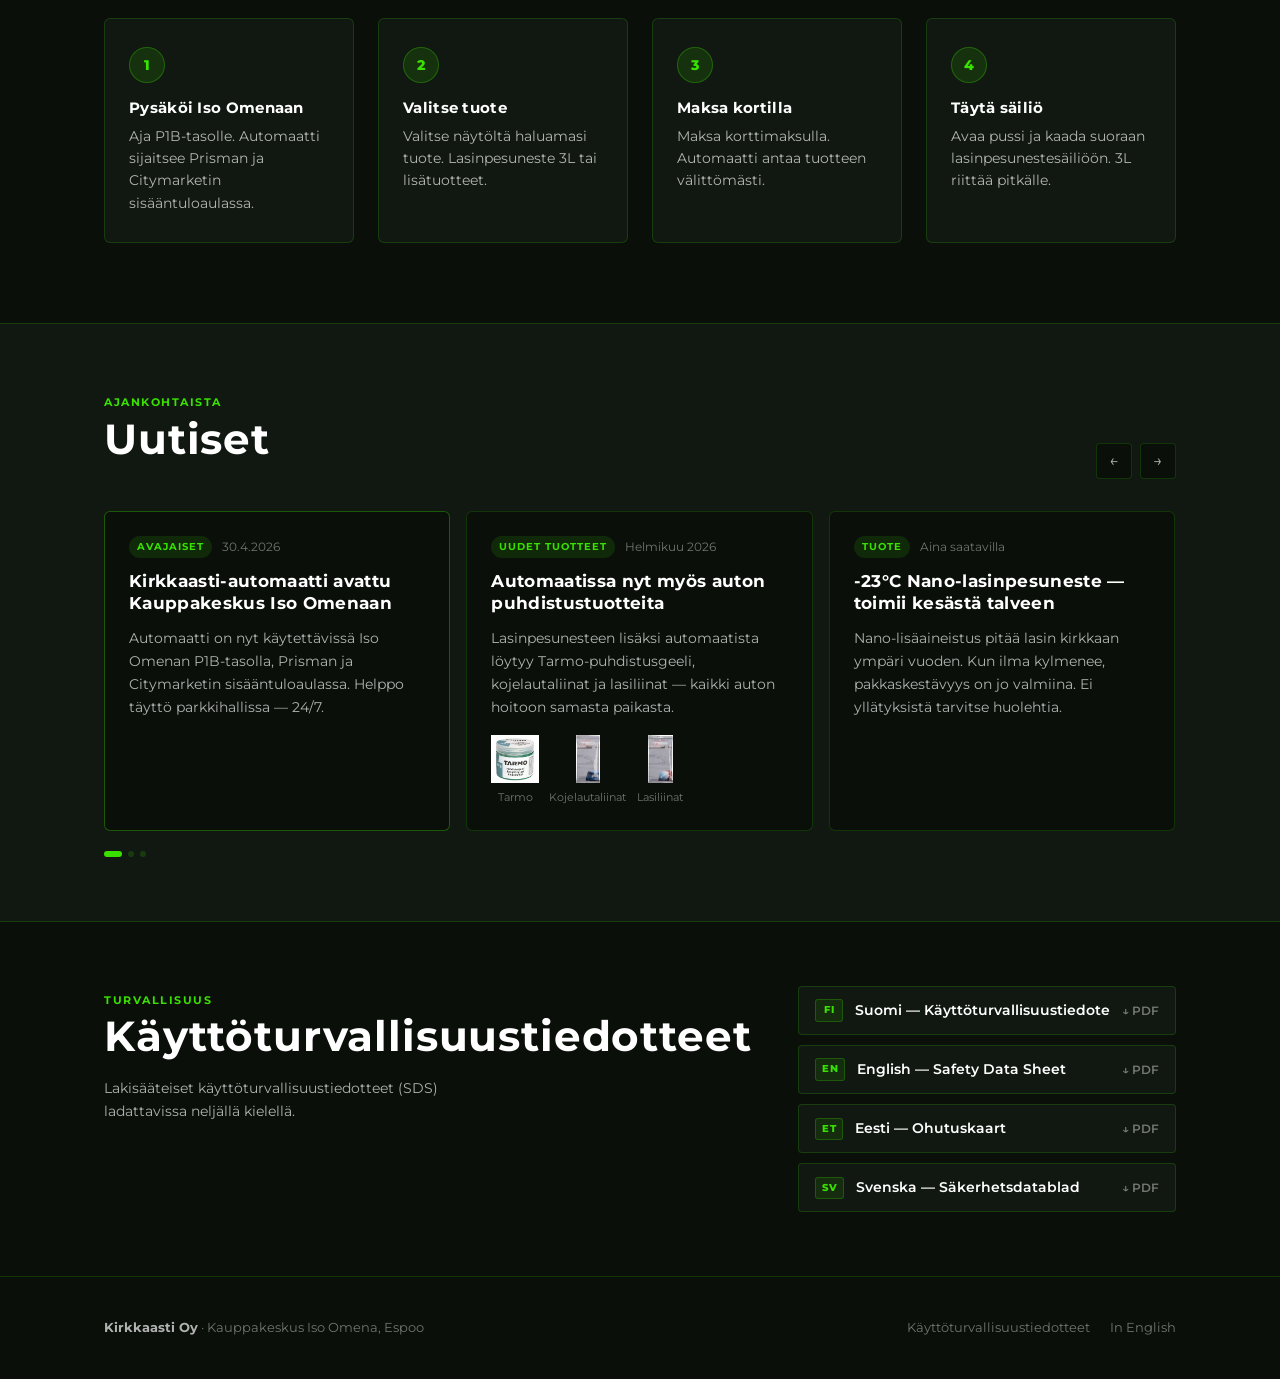
==== commit 9968739a: "Lisää Ajankohtaista-osio karusellilla (FI+EN) - Kolme uutiskorttia: avajaiset 30.4.2026, uudet tuott" ====
--- a/index.html
+++ b/index.html
@@ -188,8 +188,8 @@
       <div class="container">
         <div class="reveal">
           <span class="section-label">Miksi Kirkkaasti</span>
-          <h2 class="section-title">Suomen talveen tehty</h2>
-          <p class="section-lead">Nano-teknologia, äärimmäinen pakkaskestävyys ja käytännöllinen annostelu — kaikki samasta automaatista.</p>
+          <h2 class="section-title">Kesästä talveen, aina kirkkaasti</h2>
+          <p class="section-lead">Nano-lisäaineistus toimii ympäri vuoden. Kun ilma kylmenee, lasinpesuneste on jo valmiina — ei ikäviä yllätyksiä säiden muuttuessa.</p>
         </div>
         <div class="features-grid">
           <div class="feature-card reveal">
@@ -337,30 +337,66 @@
       </div>
     </section>
 
-    <!-- NEWS: Lisätuotteet -->
-    <section class="news">
-      <div class="container">
-        <div class="news-inner">
-          <div class="news-text reveal">
-            <span class="news-tag">Uutta helmikuusta 2026</span>
-            <h3>Automaatissa myös auton puhdistustuotteita</h3>
-            <p>Lasinpesunesteen lisäksi automaatista löytyy nyt Tarmo-puhdistusgeeli ja siivousliinat — kaikki auton hoitoon samasta paikasta.</p>
-          </div>
-          <div class="news-products reveal">
-            <div class="news-product">
-              <img src="images/tarmo.png" alt="Tarmo puhdistusgeeli">
-              <span>Tarmo-puhdistusgeeli</span>
-            </div>
-            <div class="news-product">
-              <img src="images/kojelautaliinat.png" alt="Kojelautaliinat">
-              <span>Kojelautaliinat</span>
-            </div>
-            <div class="news-product">
-              <img src="images/lasiliinat.png" alt="Lasiliinat">
-              <span>Lasiliinat</span>
-            </div>
-          </div>
-        </div>
+    <!-- AJANKOHTAISTA -->
+    <section class="ajankohtaista" id="ajankohtaista">
+      <div class="container">
+        <div class="ajankohtaista-header reveal">
+          <div>
+            <span class="section-label">Ajankohtaista</span>
+            <h2 class="section-title">Uutiset</h2>
+          </div>
+          <div class="news-nav" aria-label="Selaa uutisia">
+            <button class="news-nav-btn" id="news-prev" aria-label="Edellinen">&#8592;</button>
+            <button class="news-nav-btn" id="news-next" aria-label="Seuraava">&#8594;</button>
+          </div>
+        </div>
+        <div class="news-track-wrap reveal">
+          <div class="news-track" id="news-track">
+
+            <article class="news-card featured">
+              <div class="news-card-meta">
+                <span class="news-card-tag">Avajaiset</span>
+                <span class="news-card-date">30.4.2026</span>
+              </div>
+              <h3>Kirkkaasti-automaatti avattu Kauppakeskus Iso Omenaan</h3>
+              <p>Automaatti on nyt käytettävissä Iso Omenan P1B-tasolla, Prisman ja Citymarketin sisääntuloaulassa. Helppo täyttö parkkihallissa — 24/7.</p>
+            </article>
+
+            <article class="news-card">
+              <div class="news-card-meta">
+                <span class="news-card-tag">Uudet tuotteet</span>
+                <span class="news-card-date">Helmikuu 2026</span>
+              </div>
+              <h3>Automaatissa nyt myös auton puhdistustuotteita</h3>
+              <p>Lasinpesunesteen lisäksi automaatista löytyy Tarmo-puhdistusgeeli, kojelautaliinat ja lasiliinat — kaikki auton hoitoon samasta paikasta.</p>
+              <div class="news-card-products">
+                <div class="news-card-product">
+                  <img src="images/tarmo.png" alt="Tarmo">
+                  <span>Tarmo</span>
+                </div>
+                <div class="news-card-product">
+                  <img src="images/kojelautaliinat.png" alt="Kojelautaliinat">
+                  <span>Kojelautaliinat</span>
+                </div>
+                <div class="news-card-product">
+                  <img src="images/lasiliinat.png" alt="Lasiliinat">
+                  <span>Lasiliinat</span>
+                </div>
+              </div>
+            </article>
+
+            <article class="news-card">
+              <div class="news-card-meta">
+                <span class="news-card-tag">Tuote</span>
+                <span class="news-card-date">Aina saatavilla</span>
+              </div>
+              <h3>-23°C Nano-lasinpesuneste — toimii kesästä talveen</h3>
+              <p>Nano-lisäaineistus pitää lasin kirkkaan ympäri vuoden. Kun ilma kylmenee, pakkaskestävyys on jo valmiina. Ei yllätyksistä tarvitse huolehtia.</p>
+            </article>
+
+          </div>
+        </div>
+        <div class="news-dots" id="news-dots" aria-label="Uutisten navigointi"></div>
       </div>
     </section>
 
--- a/css/style.css
+++ b/css/style.css
@@ -575,85 +575,169 @@
   line-height: 1.6;
 }
 
-/* ===== NEWS (Lisätuotteet) ===== */
-.news {
+/* ===== AJANKOHTAISTA ===== */
+.ajankohtaista {
   background: var(--bg-card);
   border-top: 1px solid var(--border);
   border-bottom: 1px solid var(--border);
   padding: 64px 0;
-}
-
-.news-inner {
-  display: flex;
-  align-items: center;
-  gap: 48px;
+  overflow: hidden;
+}
+
+.ajankohtaista-header {
+  display: flex;
+  align-items: flex-end;
+  justify-content: space-between;
+  gap: 16px;
+  margin-bottom: 32px;
   flex-wrap: wrap;
 }
 
-.news-text {
-  flex: 1;
-  min-width: 260px;
-}
-
-.news-tag {
-  display: inline-block;
-  font-size: 10px;
-  font-weight: 700;
-  letter-spacing: 0.12em;
-  text-transform: uppercase;
-  background: rgba(57, 224, 0, 0.12);
-  color: var(--green);
-  padding: 4px 10px;
-  border-radius: 100px;
-  margin-bottom: 12px;
-}
-
-.news-text h3 {
-  font-size: 22px;
-  margin-bottom: 10px;
-}
-
-.news-text p {
-  font-size: 15px;
-  color: var(--text-muted);
-  max-width: 420px;
-}
-
-.news-products {
-  display: flex;
-  gap: 20px;
-  flex-wrap: wrap;
-}
-
-.news-product {
-  display: flex;
-  flex-direction: column;
-  align-items: center;
+.news-nav {
+  display: flex;
   gap: 8px;
-  padding: 16px;
+  flex-shrink: 0;
+}
+
+.news-nav-btn {
+  width: 36px;
+  height: 36px;
+  border-radius: var(--radius);
+  border: 1px solid var(--border);
+  background: var(--bg);
+  color: var(--text-muted);
+  font-size: 16px;
+  cursor: pointer;
+  display: flex;
+  align-items: center;
+  justify-content: center;
+  transition: all var(--transition);
+  font-family: var(--font);
+}
+
+.news-nav-btn:hover {
+  border-color: var(--green);
+  color: var(--green);
+}
+
+.news-track-wrap {
+  overflow: hidden;
+}
+
+.news-track {
+  display: flex;
+  gap: 16px;
+  transition: transform 0.4s cubic-bezier(0.25, 0.46, 0.45, 0.94);
+}
+
+.news-card {
+  flex: 0 0 calc(33.333% - 11px);
+  min-width: 280px;
   border: 1px solid var(--border);
   border-radius: 6px;
   background: var(--bg);
-  width: 120px;
-  transition: all var(--transition);
-}
-
-.news-product:hover {
+  padding: 24px;
+  transition: border-color var(--transition), box-shadow var(--transition);
+  display: flex;
+  flex-direction: column;
+  gap: 12px;
+}
+
+.news-card:hover {
   border-color: var(--border-hover);
-  transform: translateY(-2px);
-}
-
-.news-product img {
-  width: 64px;
-  height: 64px;
+  box-shadow: 0 0 24px var(--glow);
+}
+
+.news-card.featured {
+  border-color: rgba(57, 224, 0, 0.35);
+}
+
+.news-card-meta {
+  display: flex;
+  align-items: center;
+  gap: 10px;
+}
+
+.news-card-tag {
+  font-size: 10px;
+  font-weight: 700;
+  letter-spacing: 0.1em;
+  text-transform: uppercase;
+  background: rgba(57, 224, 0, 0.12);
+  color: var(--green);
+  padding: 3px 8px;
+  border-radius: 100px;
+}
+
+.news-card-date {
+  font-size: 12px;
+  color: var(--text-subtle);
+}
+
+.news-card h3 {
+  font-size: 17px;
+  font-weight: 700;
+  line-height: 1.3;
+}
+
+.news-card p {
+  font-size: 14px;
+  color: var(--text-muted);
+  line-height: 1.65;
+  flex: 1;
+}
+
+.news-card-products {
+  display: flex;
+  gap: 10px;
+  margin-top: 4px;
+}
+
+.news-card-product {
+  display: flex;
+  flex-direction: column;
+  align-items: center;
+  gap: 5px;
+}
+
+.news-card-product img {
+  width: 48px;
+  height: 48px;
   object-fit: contain;
 }
 
-.news-product span {
-  font-size: 12px;
-  font-weight: 600;
+.news-card-product span {
+  font-size: 11px;
+  color: var(--text-subtle);
   text-align: center;
-  color: var(--text-muted);
+}
+
+.news-dots {
+  display: flex;
+  gap: 6px;
+  margin-top: 20px;
+}
+
+.news-dot {
+  width: 6px;
+  height: 6px;
+  border-radius: 50%;
+  background: var(--border);
+  cursor: pointer;
+  transition: background var(--transition), width var(--transition);
+  border: none;
+}
+
+.news-dot.active {
+  background: var(--green);
+  width: 18px;
+  border-radius: 3px;
+}
+
+@media (max-width: 768px) {
+  .news-card {
+    flex: 0 0 85%;
+  }
 }
 
 /* ===== KTT / SDS ===== */
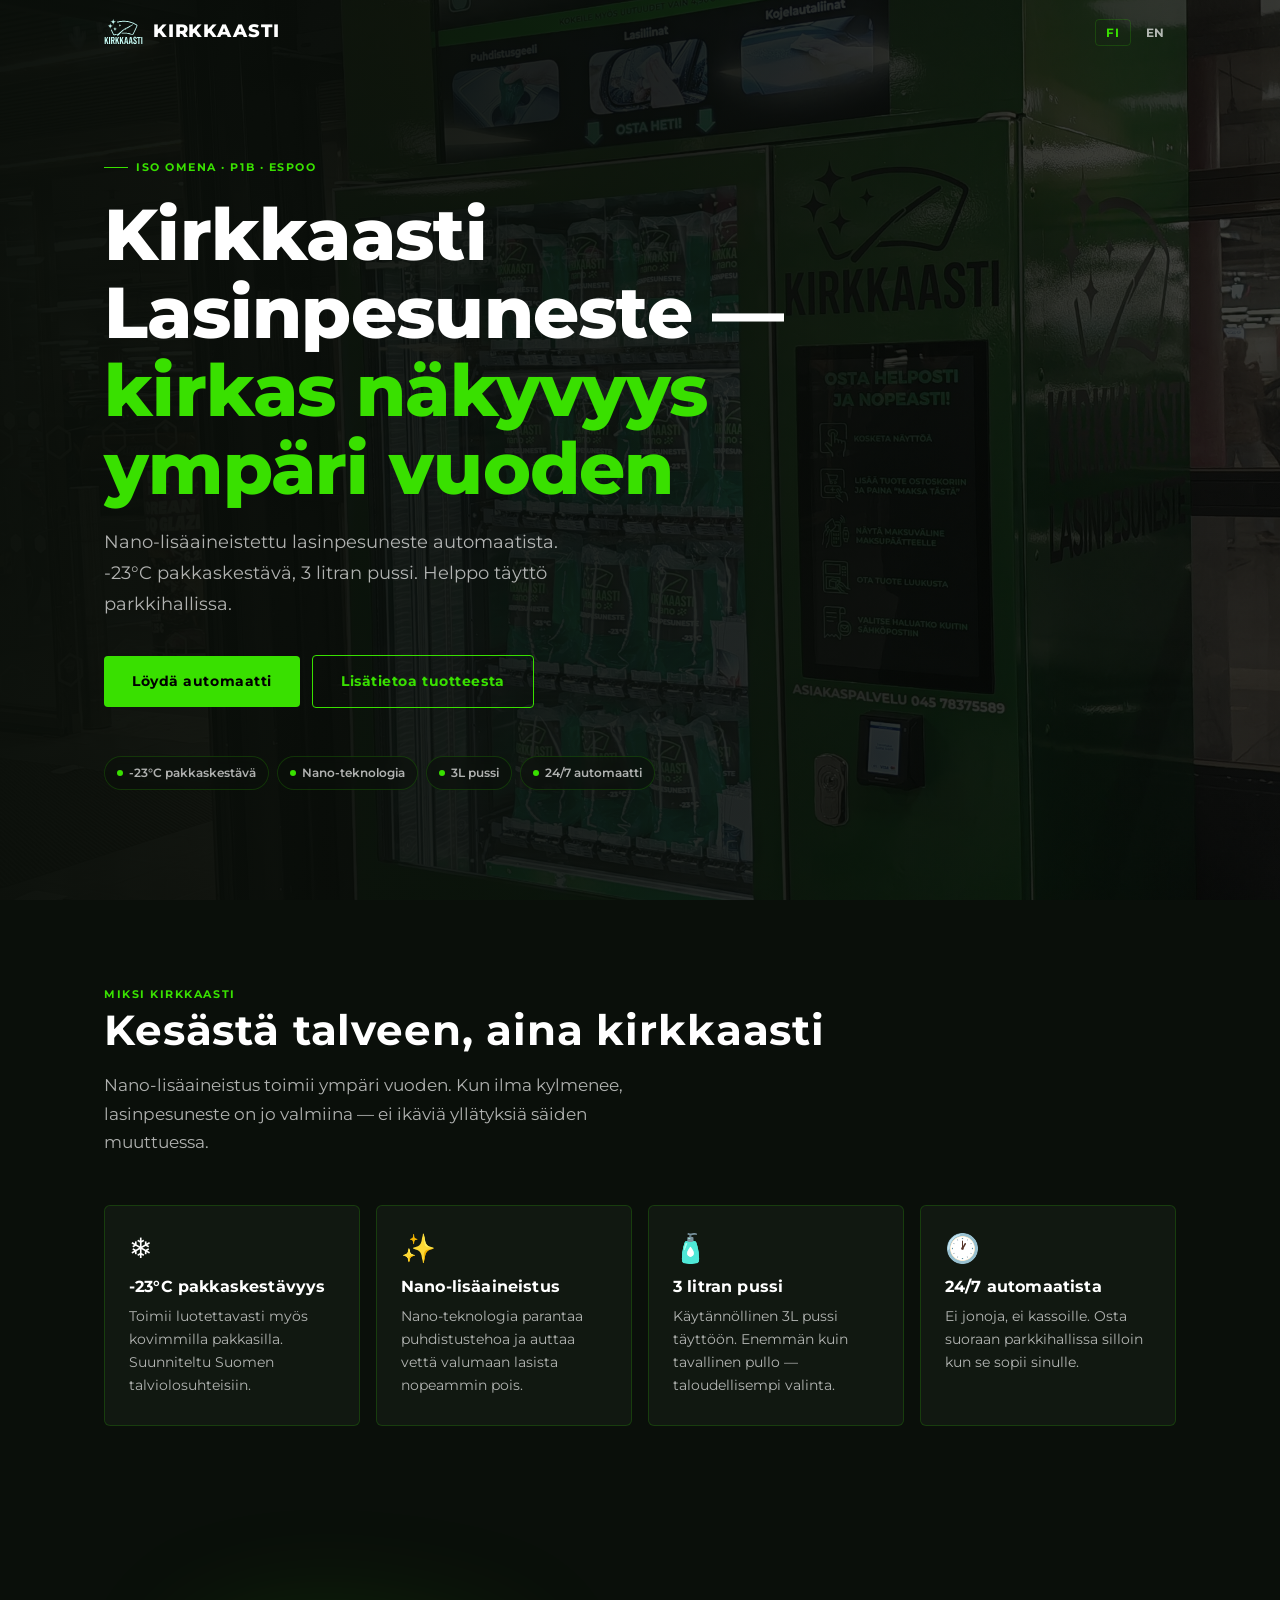
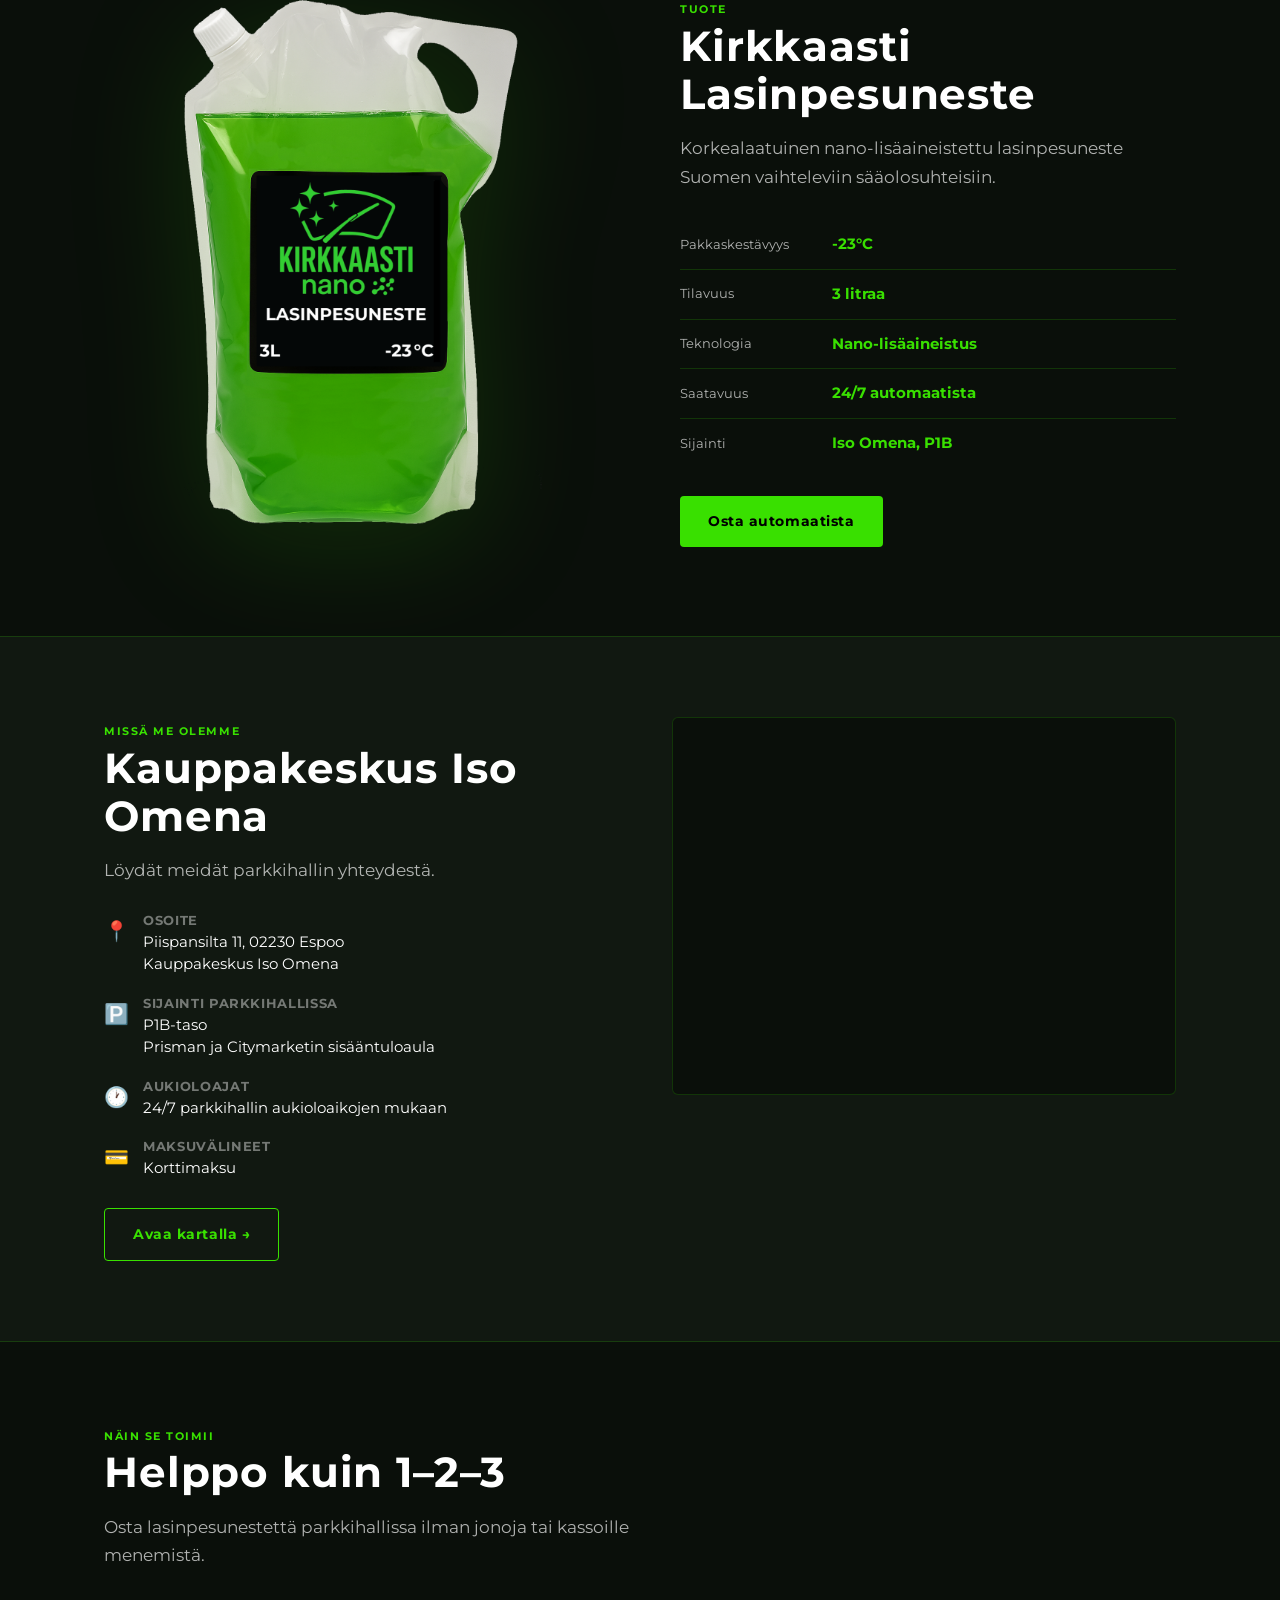
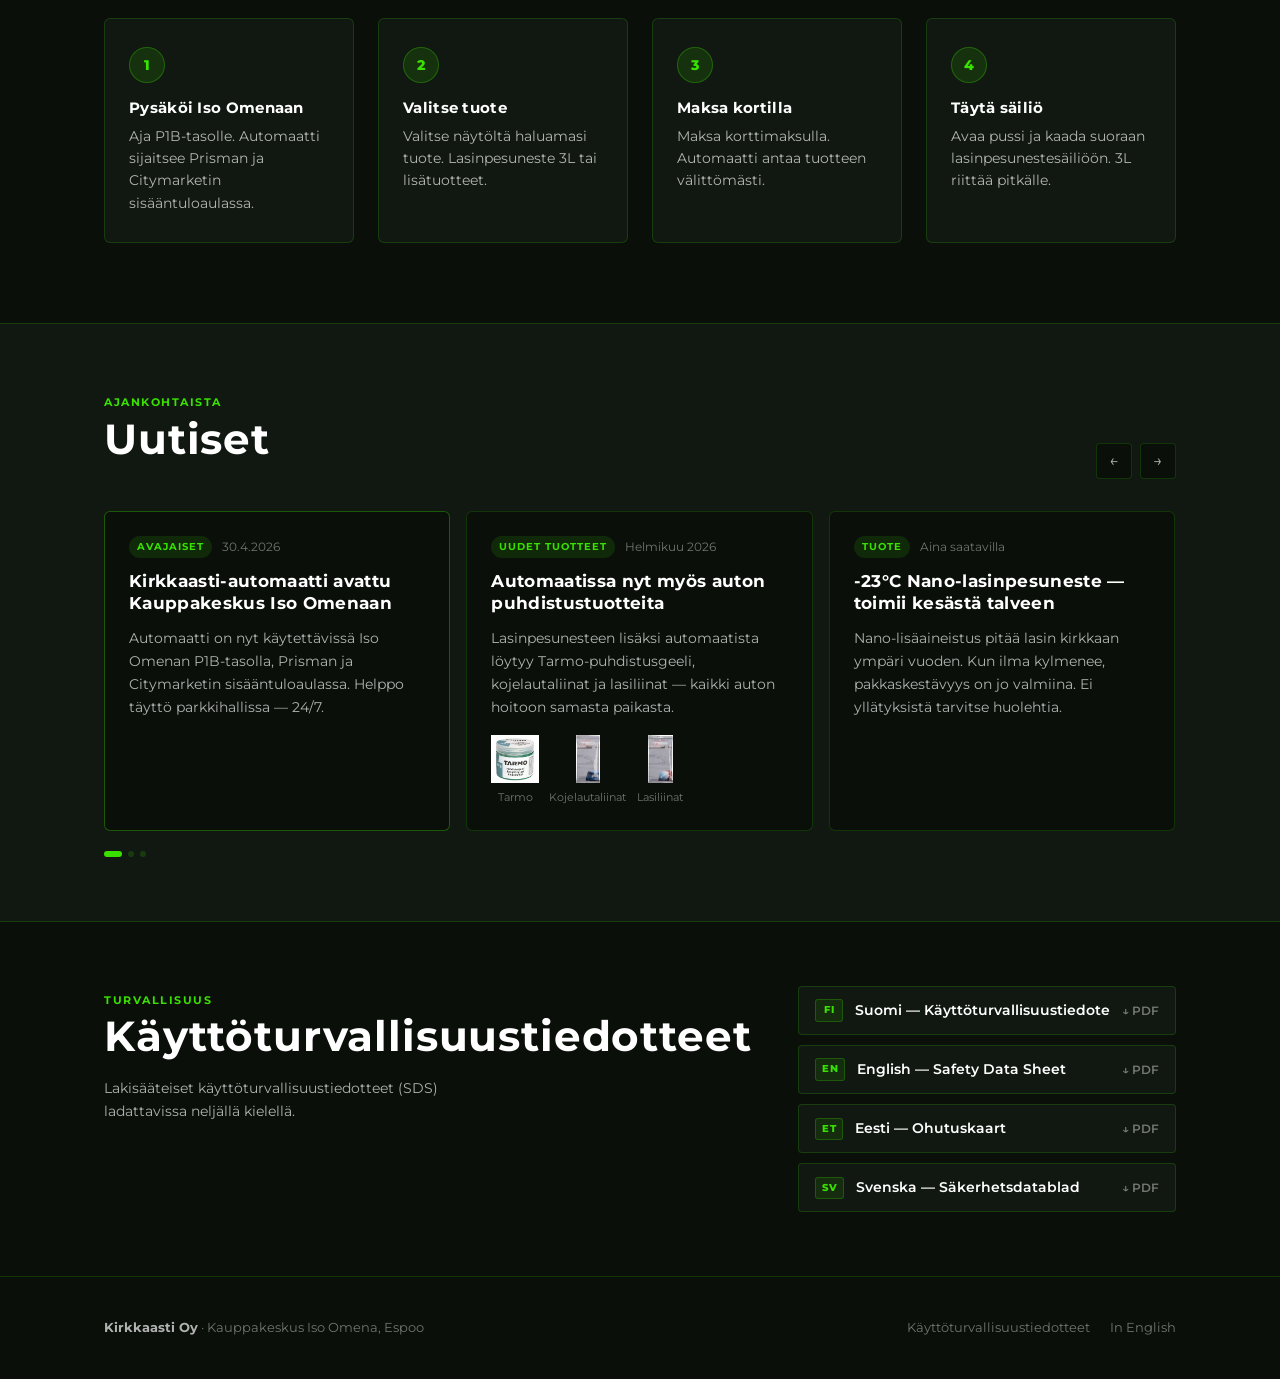
==== commit ade1b85c: "H1 SEO-korjaus + automaattinen FTP-deploy workflow Co-Authored-By: Claude Sonnet 4.6 <noreply@anthro" ====
--- a/index.html
+++ b/index.html
@@ -16,18 +16,27 @@
   <meta property="og:title" content="Kirkkaasti Lasinpesuneste | Automaatista Iso Omenassa">
   <meta property="og:description" content="Lasinpesuneste automaatista Kauppakeskus Iso Omenassa. Nano-lisäaineistettu, -23°C pakkaskestävä. Helppo täyttö 24/7.">
   <meta property="og:image" content="https://kirkkaasti.fi/images/hero-automaatti.jpg">
+  <meta property="og:image:width" content="1080">
+  <meta property="og:image:height" content="1440">
+  <meta property="og:locale" content="fi_FI">
+  <meta property="og:locale:alternate" content="en_GB">
+  <meta property="og:site_name" content="Kirkkaasti">
 
   <!-- Twitter Card -->
   <meta name="twitter:card" content="summary_large_image">
   <meta name="twitter:title" content="Kirkkaasti Lasinpesuneste | Automaatista Iso Omenassa">
   <meta name="twitter:description" content="Lasinpesuneste automaatista Iso Omenassa. Nano, -23°C, 24/7.">
+  <meta name="twitter:image" content="https://kirkkaasti.fi/images/hero-automaatti.jpg">
 
   <!-- Alternate language -->
   <link rel="alternate" hreflang="fi" href="https://kirkkaasti.fi/">
   <link rel="alternate" hreflang="en" href="https://kirkkaasti.fi/index.en.html">
-
-  <link rel="icon" href="favicon.ico">
+  <link rel="alternate" hreflang="x-default" href="https://kirkkaasti.fi/">
+
+  <!-- Favicon + Apple Touch Icon -->
+  <link rel="icon" href="favicon.ico" sizes="any">
   <link rel="icon" type="image/png" href="favicon.png">
+  <link rel="apple-touch-icon" href="favicon.png">
 
   <!-- Fonts -->
   <link rel="preconnect" href="https://fonts.googleapis.com">
@@ -165,7 +174,7 @@
       </div>
       <div class="hero-content">
         <div class="hero-eyebrow">Iso Omena · P1B · Espoo</div>
-        <h1>Kirkkaasta näkymää<br><span>talvessa ja kesässä</span></h1>
+        <h1>Kirkkaasti Lasinpesuneste —<br><span>kirkas näkyvyys ympäri vuoden</span></h1>
         <p class="hero-sub">
           Nano-lisäaineistettu lasinpesuneste automaatista. -23°C pakkaskestävä,
           3 litran pussi. Helppo täyttö parkkihallissa.
@@ -293,7 +302,7 @@
                 </div>
               </div>
             </div>
-            <a href="https://maps.app.goo.gl/isoomena" target="_blank" rel="noopener" class="btn btn-outline">Avaa kartalla →</a>
+            <a href="https://maps.app.goo.gl/jNwi1XPRo1dgmxSBA" target="_blank" rel="noopener" class="btn btn-outline">Avaa kartalla →</a>
           </div>
           <div class="map-container reveal">
             <iframe
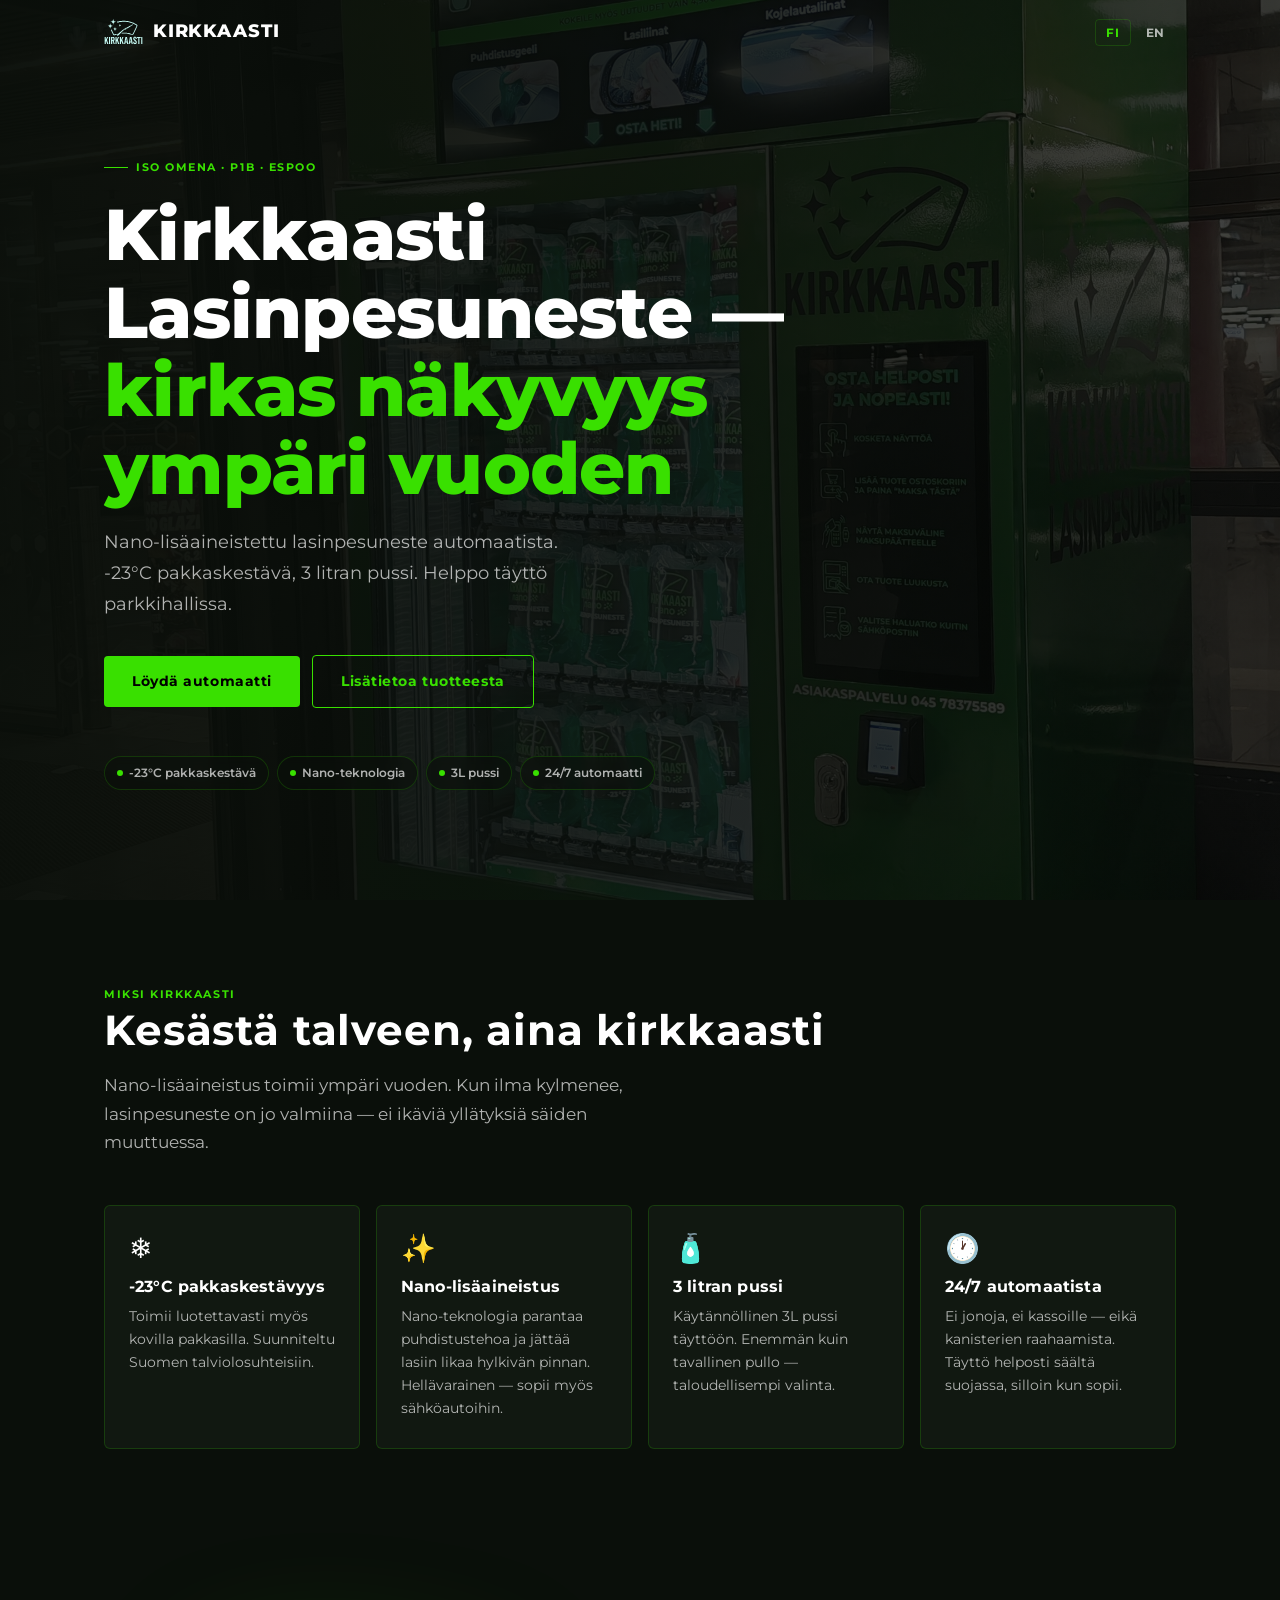
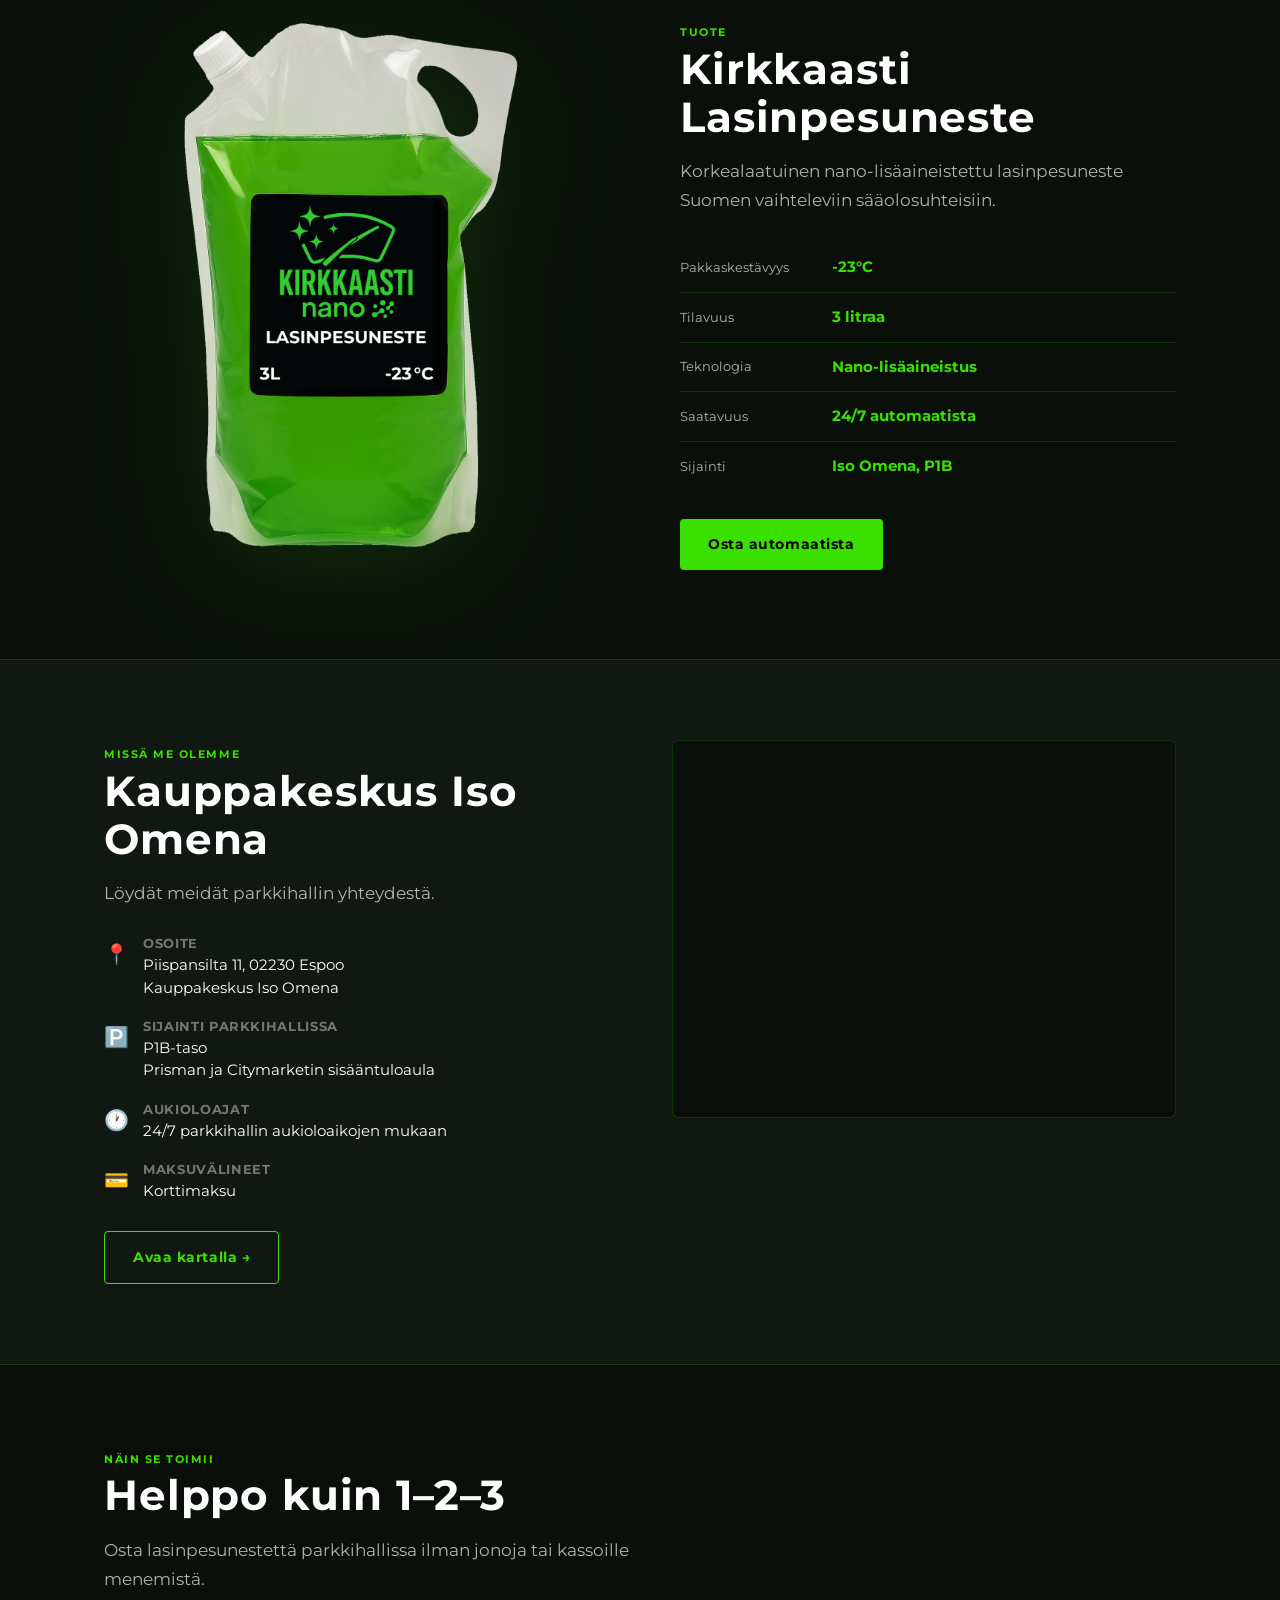
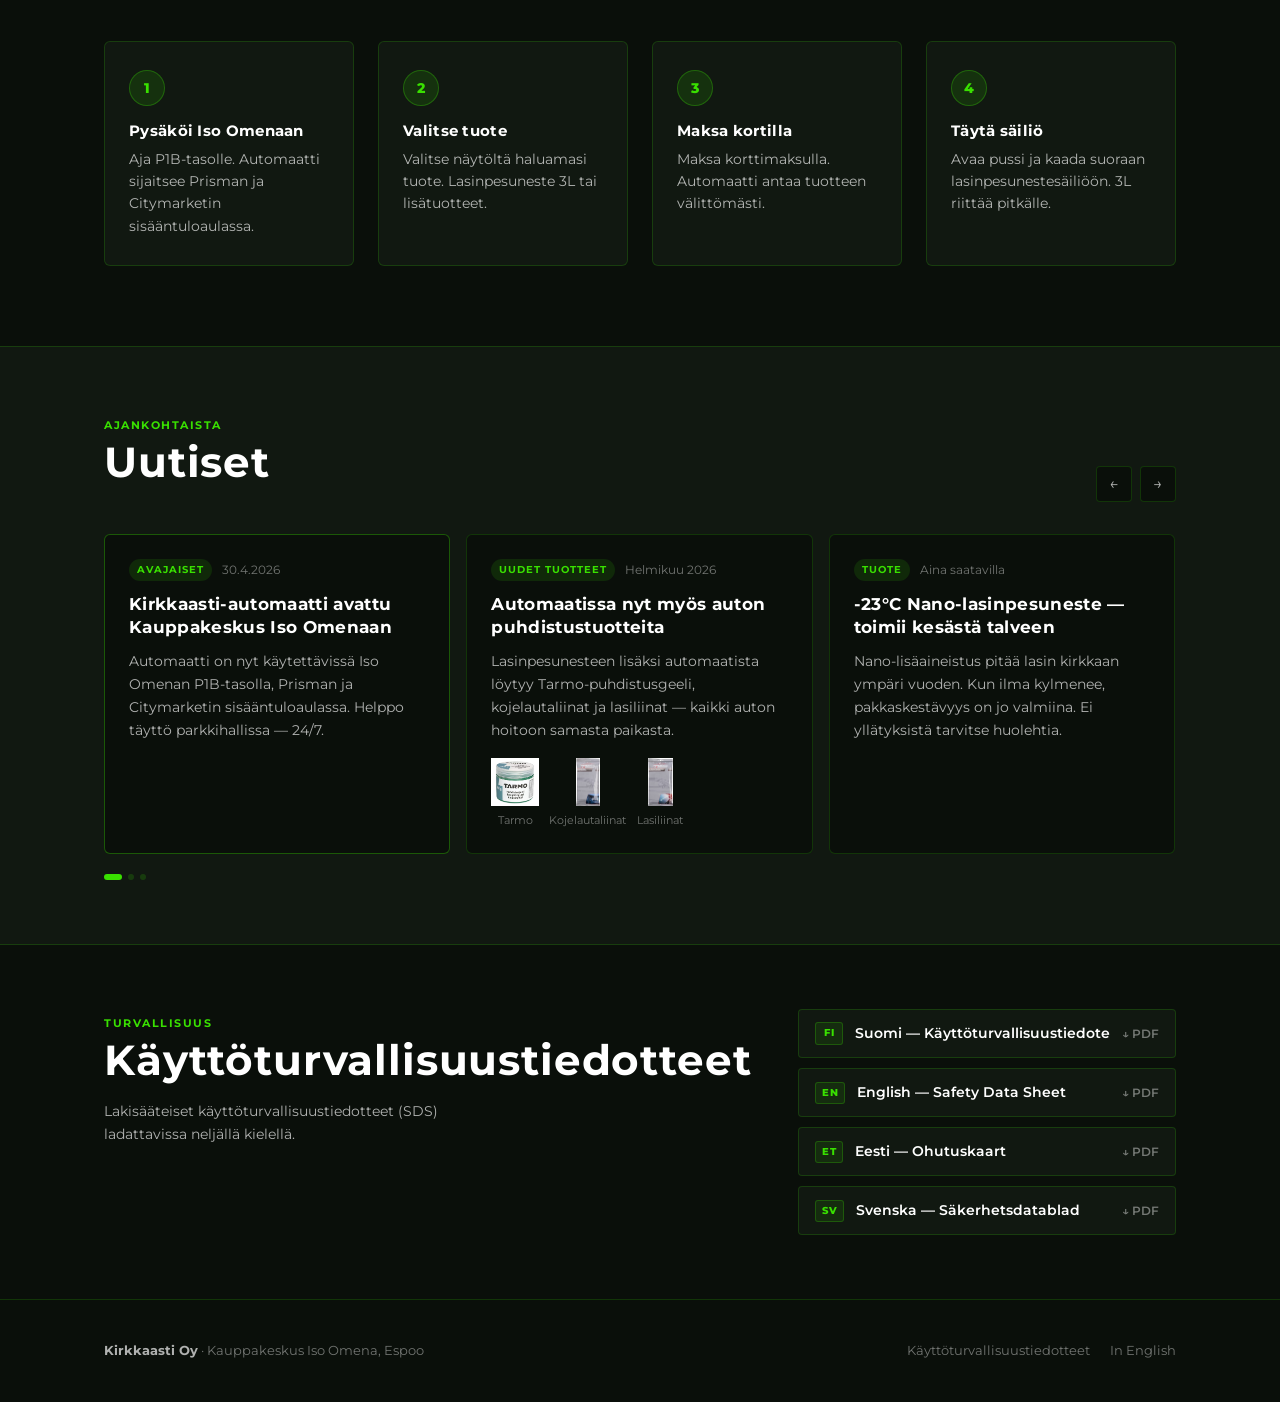
==== commit 50be4f1d: "Favicon SVG, selling points päivitys ja UI/UX parannukset - Lisää favicon.svg (vihreä logo) ensisija" ====
--- a/index.html
+++ b/index.html
@@ -34,6 +34,7 @@
   <link rel="alternate" hreflang="x-default" href="https://kirkkaasti.fi/">
 
   <!-- Favicon + Apple Touch Icon -->
+  <link rel="icon" type="image/svg+xml" href="favicon.svg">
   <link rel="icon" href="favicon.ico" sizes="any">
   <link rel="icon" type="image/png" href="favicon.png">
   <link rel="apple-touch-icon" href="favicon.png">
@@ -204,12 +205,12 @@
           <div class="feature-card reveal">
             <div class="feature-icon">❄️</div>
             <h3>-23°C pakkaskestävyys</h3>
-            <p>Toimii luotettavasti myös kovimmilla pakkasilla. Suunniteltu Suomen talviolosuhteisiin.</p>
+            <p>Toimii luotettavasti myös kovilla pakkasilla. Suunniteltu Suomen talviolosuhteisiin.</p>
           </div>
           <div class="feature-card reveal">
             <div class="feature-icon">✨</div>
             <h3>Nano-lisäaineistus</h3>
-            <p>Nano-teknologia parantaa puhdistustehoa ja auttaa vettä valumaan lasista nopeammin pois.</p>
+            <p>Nano-teknologia parantaa puhdistustehoa ja jättää lasiin likaa hylkivän pinnan. Hellävarainen — sopii myös sähköautoihin.</p>
           </div>
           <div class="feature-card reveal">
             <div class="feature-icon">🧴</div>
@@ -219,7 +220,7 @@
           <div class="feature-card reveal">
             <div class="feature-icon">🕐</div>
             <h3>24/7 automaatista</h3>
-            <p>Ei jonoja, ei kassoille. Osta suoraan parkkihallissa silloin kun se sopii sinulle.</p>
+            <p>Ei jonoja, ei kassoille — eikä kanisterien raahaamista. Täyttö helposti säältä suojassa, silloin kun sopii.</p>
           </div>
         </div>
       </div>
--- a/css/style.css
+++ b/css/style.css
@@ -930,3 +930,18 @@
     gap: 6px;
   }
 }
+
+@media (max-width: 768px) {
+  body::before {
+    animation: none;
+  }
+}
+
+@media (prefers-reduced-motion: reduce) {
+  body::before,
+  .product-image,
+  .reveal {
+    animation: none;
+    transition: none;
+  }
+}
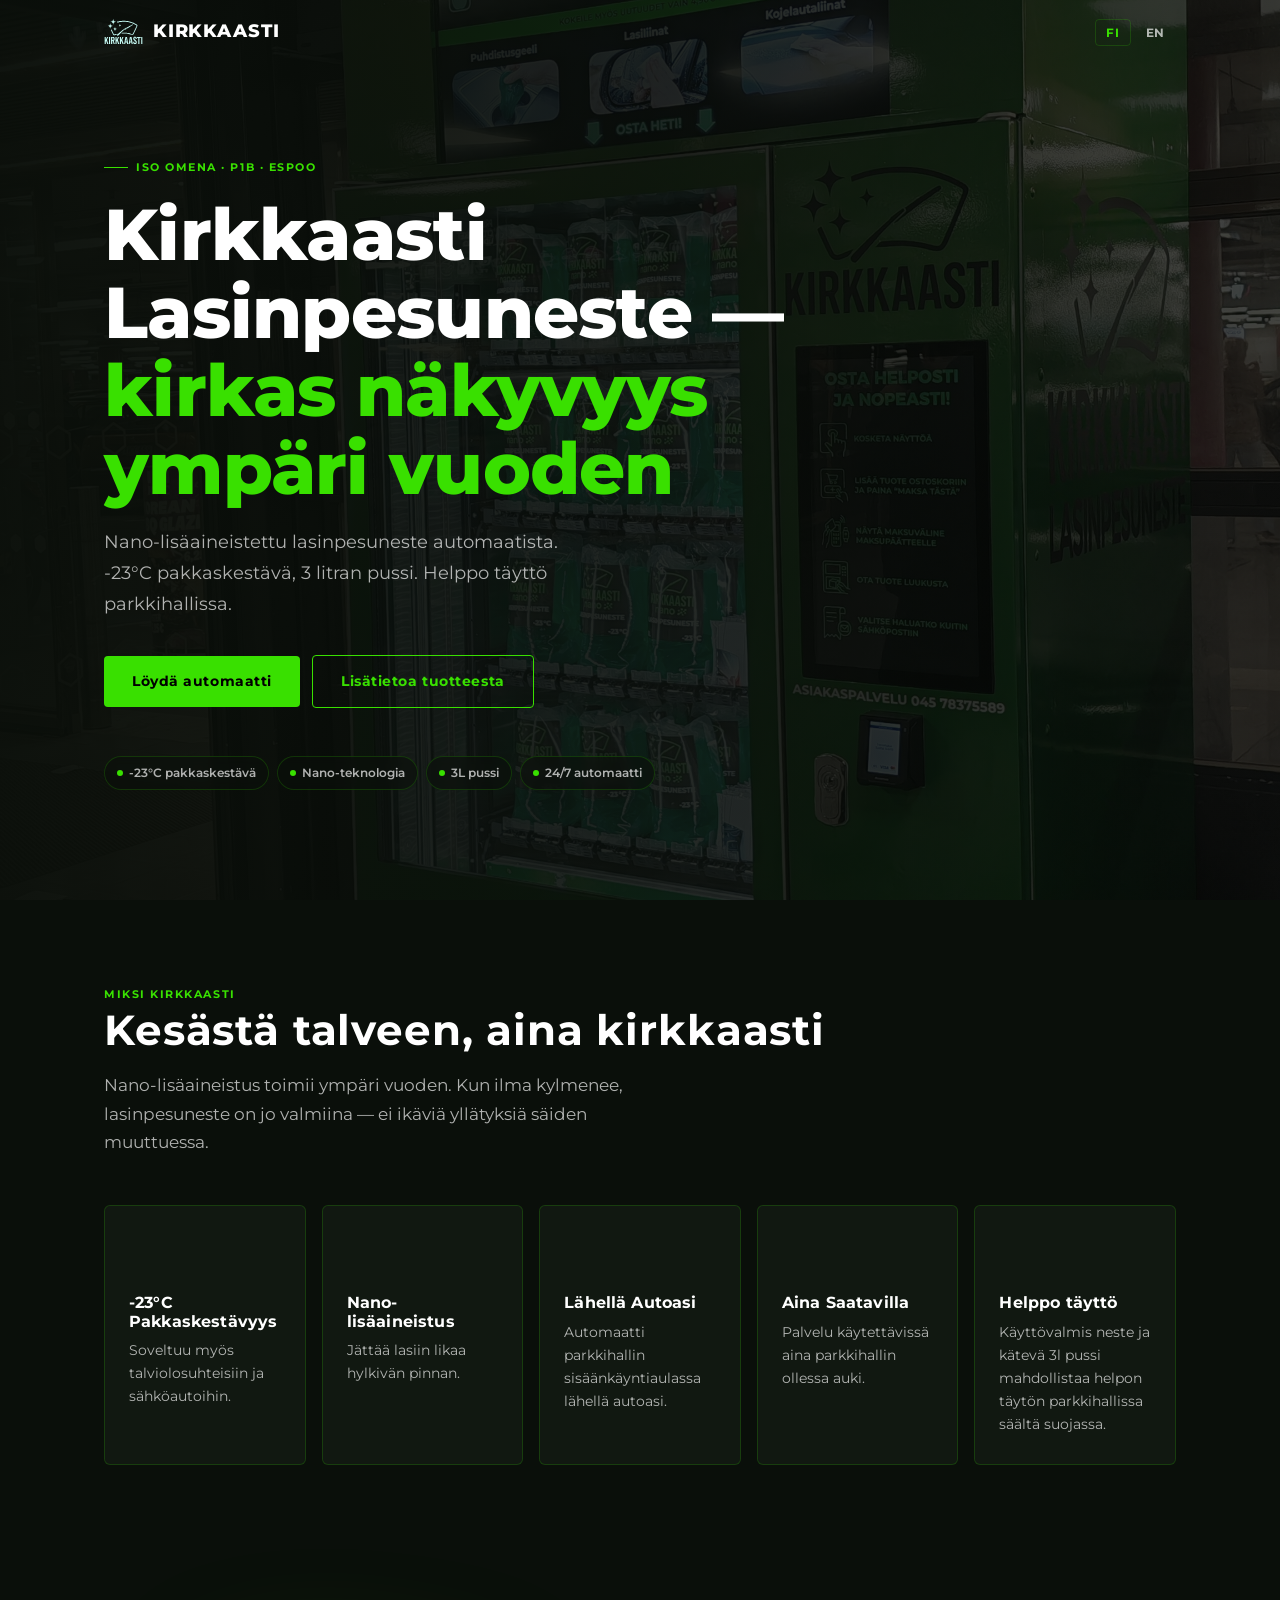
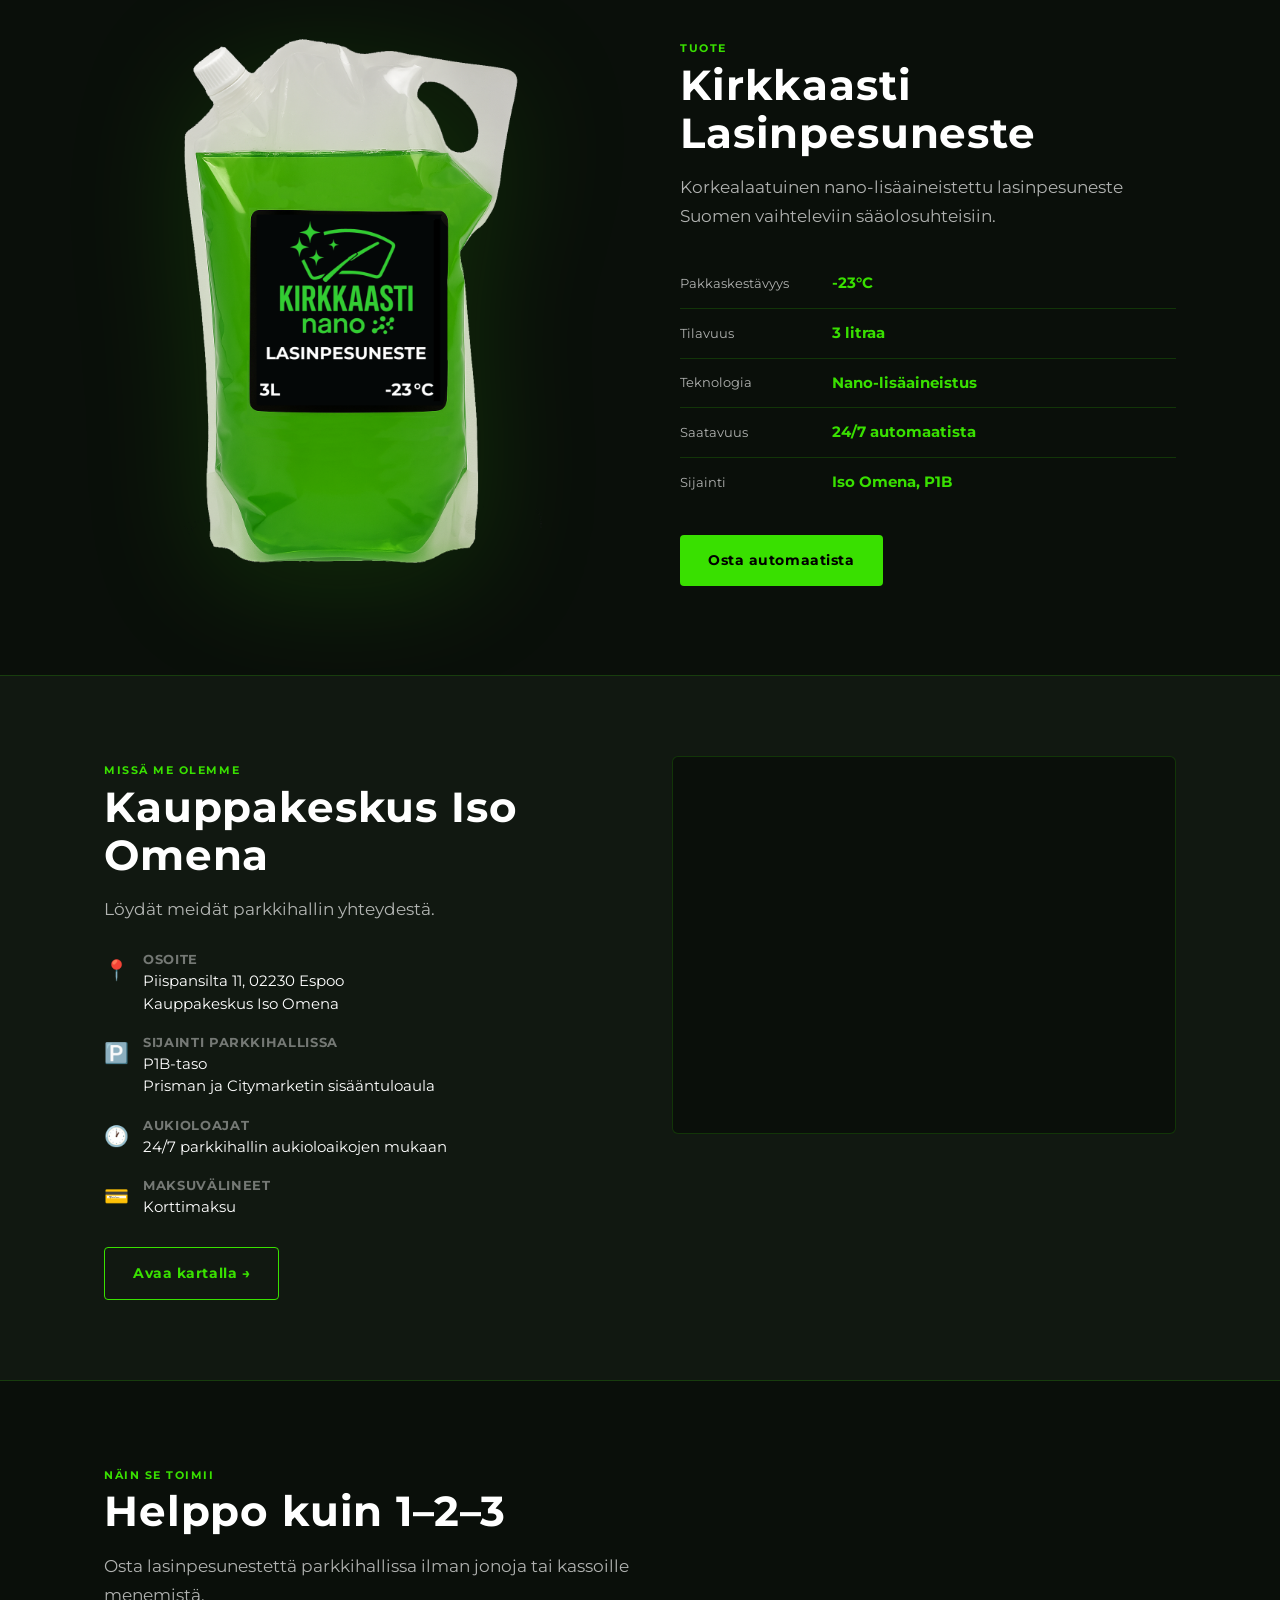
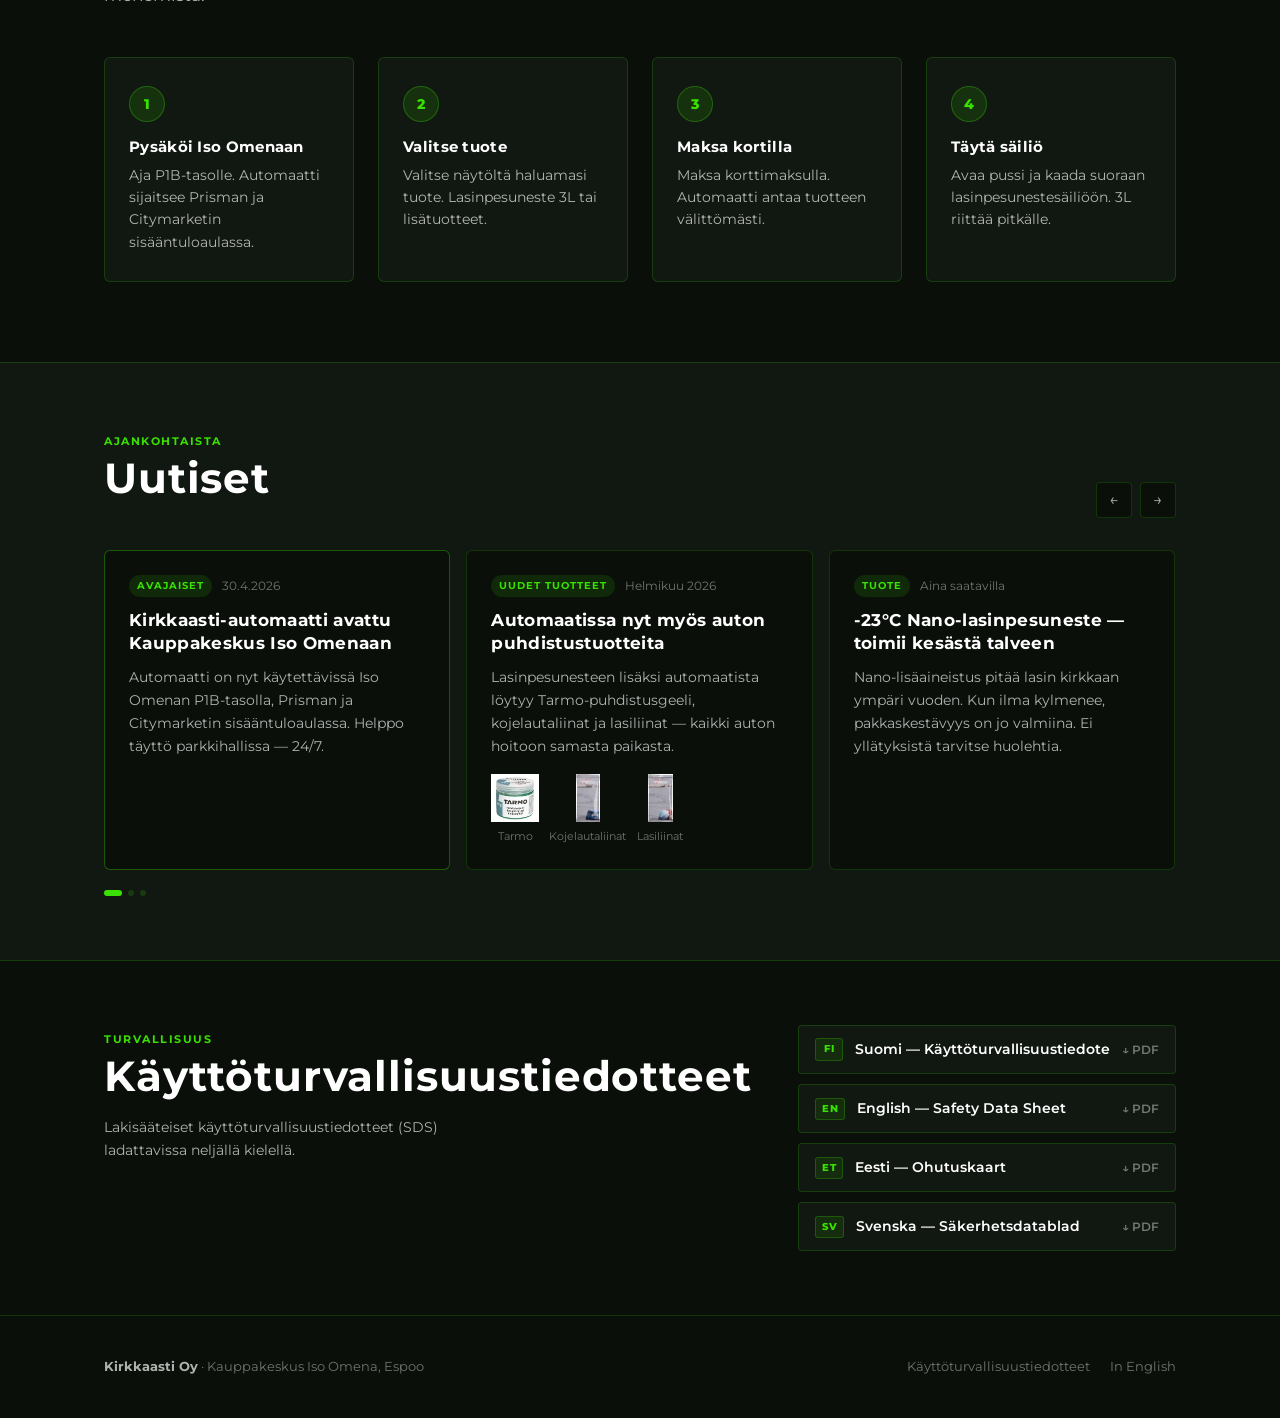
==== commit c88cc145: "5 feature-korttia SVG-ikoneilla vanhan sivuston mukaisesti Co-Authored-By: Claude Sonnet 4.6 <norepl" ====
--- a/index.html
+++ b/index.html
@@ -203,24 +203,39 @@
         </div>
         <div class="features-grid">
           <div class="feature-card reveal">
-            <div class="feature-icon">❄️</div>
-            <h3>-23°C pakkaskestävyys</h3>
-            <p>Toimii luotettavasti myös kovilla pakkasilla. Suunniteltu Suomen talviolosuhteisiin.</p>
+            <div class="feature-icon">
+              <svg xmlns="http://www.w3.org/2000/svg" viewBox="0 0 24 24" fill="none" stroke-width="2" stroke-linecap="round" stroke-linejoin="round"><line x1="2" x2="22" y1="12" y2="12"/><line x1="12" x2="12" y1="2" y2="22"/><path d="m20 16-4-4 4-4"/><path d="m4 8 4 4-4 4"/><path d="m16 4-4 4-4-4"/><path d="m8 20 4-4 4 4"/></svg>
+            </div>
+            <h3>-23°C Pakkaskestävyys</h3>
+            <p>Soveltuu myös talviolosuhteisiin ja sähköautoihin.</p>
           </div>
           <div class="feature-card reveal">
-            <div class="feature-icon">✨</div>
+            <div class="feature-icon">
+              <svg xmlns="http://www.w3.org/2000/svg" viewBox="0 0 24 24" fill="none" stroke-width="2" stroke-linecap="round" stroke-linejoin="round"><path d="M12 22a7 7 0 0 0 7-7c0-2-1-3.9-3-5.5s-3.5-4-4-6.5c-.5 2.5-2 4.9-4 6.5C6 11.1 5 13 5 15a7 7 0 0 0 7 7z"/></svg>
+            </div>
             <h3>Nano-lisäaineistus</h3>
-            <p>Nano-teknologia parantaa puhdistustehoa ja jättää lasiin likaa hylkivän pinnan. Hellävarainen — sopii myös sähköautoihin.</p>
+            <p>Jättää lasiin likaa hylkivän pinnan.</p>
           </div>
           <div class="feature-card reveal">
-            <div class="feature-icon">🧴</div>
-            <h3>3 litran pussi</h3>
-            <p>Käytännöllinen 3L pussi täyttöön. Enemmän kuin tavallinen pullo — taloudellisempi valinta.</p>
+            <div class="feature-icon">
+              <svg xmlns="http://www.w3.org/2000/svg" viewBox="0 0 24 24" fill="none" stroke-width="2" stroke-linecap="round" stroke-linejoin="round"><path d="M20 10c0 4.993-5.539 10.193-7.399 11.799a1 1 0 0 1-1.202 0C9.539 20.193 4 14.993 4 10a8 8 0 0 1 16 0"/><circle cx="12" cy="10" r="3"/></svg>
+            </div>
+            <h3>Lähellä Autoasi</h3>
+            <p>Automaatti parkkihallin sisäänkäyntiaulassa lähellä autoasi.</p>
           </div>
           <div class="feature-card reveal">
-            <div class="feature-icon">🕐</div>
-            <h3>24/7 automaatista</h3>
-            <p>Ei jonoja, ei kassoille — eikä kanisterien raahaamista. Täyttö helposti säältä suojassa, silloin kun sopii.</p>
+            <div class="feature-icon">
+              <svg xmlns="http://www.w3.org/2000/svg" viewBox="0 0 24 24" fill="none" stroke-width="2" stroke-linecap="round" stroke-linejoin="round"><circle cx="12" cy="12" r="10"/><polyline points="12 6 12 12 16 14"/></svg>
+            </div>
+            <h3>Aina Saatavilla</h3>
+            <p>Palvelu käytettävissä aina parkkihallin ollessa auki.</p>
+          </div>
+          <div class="feature-card reveal">
+            <div class="feature-icon">
+              <svg xmlns="http://www.w3.org/2000/svg" viewBox="0 0 24 24" fill="none" stroke-width="2" stroke-linecap="round" stroke-linejoin="round"><path d="M7 10v12"/><path d="M15 5.88 14 10h5.83a2 2 0 0 1 1.92 2.56l-2.33 8A2 2 0 0 1 17.5 22H4a2 2 0 0 1-2-2v-8a2 2 0 0 1 2-2h2.76a2 2 0 0 0 1.79-1.11L12 2a3.13 3.13 0 0 1 3 3.88Z"/></svg>
+            </div>
+            <h3>Helppo täyttö</h3>
+            <p>Käyttövalmis neste ja kätevä 3l pussi mahdollistaa helpon täytön parkkihallissa säältä suojassa.</p>
           </div>
         </div>
       </div>
--- a/css/style.css
+++ b/css/style.css
@@ -367,7 +367,7 @@
 
 .features-grid {
   display: grid;
-  grid-template-columns: repeat(auto-fit, minmax(240px, 1fr));
+  grid-template-columns: repeat(auto-fit, minmax(200px, 1fr));
   gap: 16px;
   margin-top: 48px;
 }
@@ -388,9 +388,17 @@
 }
 
 .feature-icon {
-  font-size: 28px;
   margin-bottom: 16px;
   line-height: 1;
+  display: flex;
+  align-items: center;
+}
+
+.feature-icon svg {
+  width: 44px;
+  height: 44px;
+  stroke: var(--primary);
+  flex-shrink: 0;
 }
 
 .feature-card h3 {
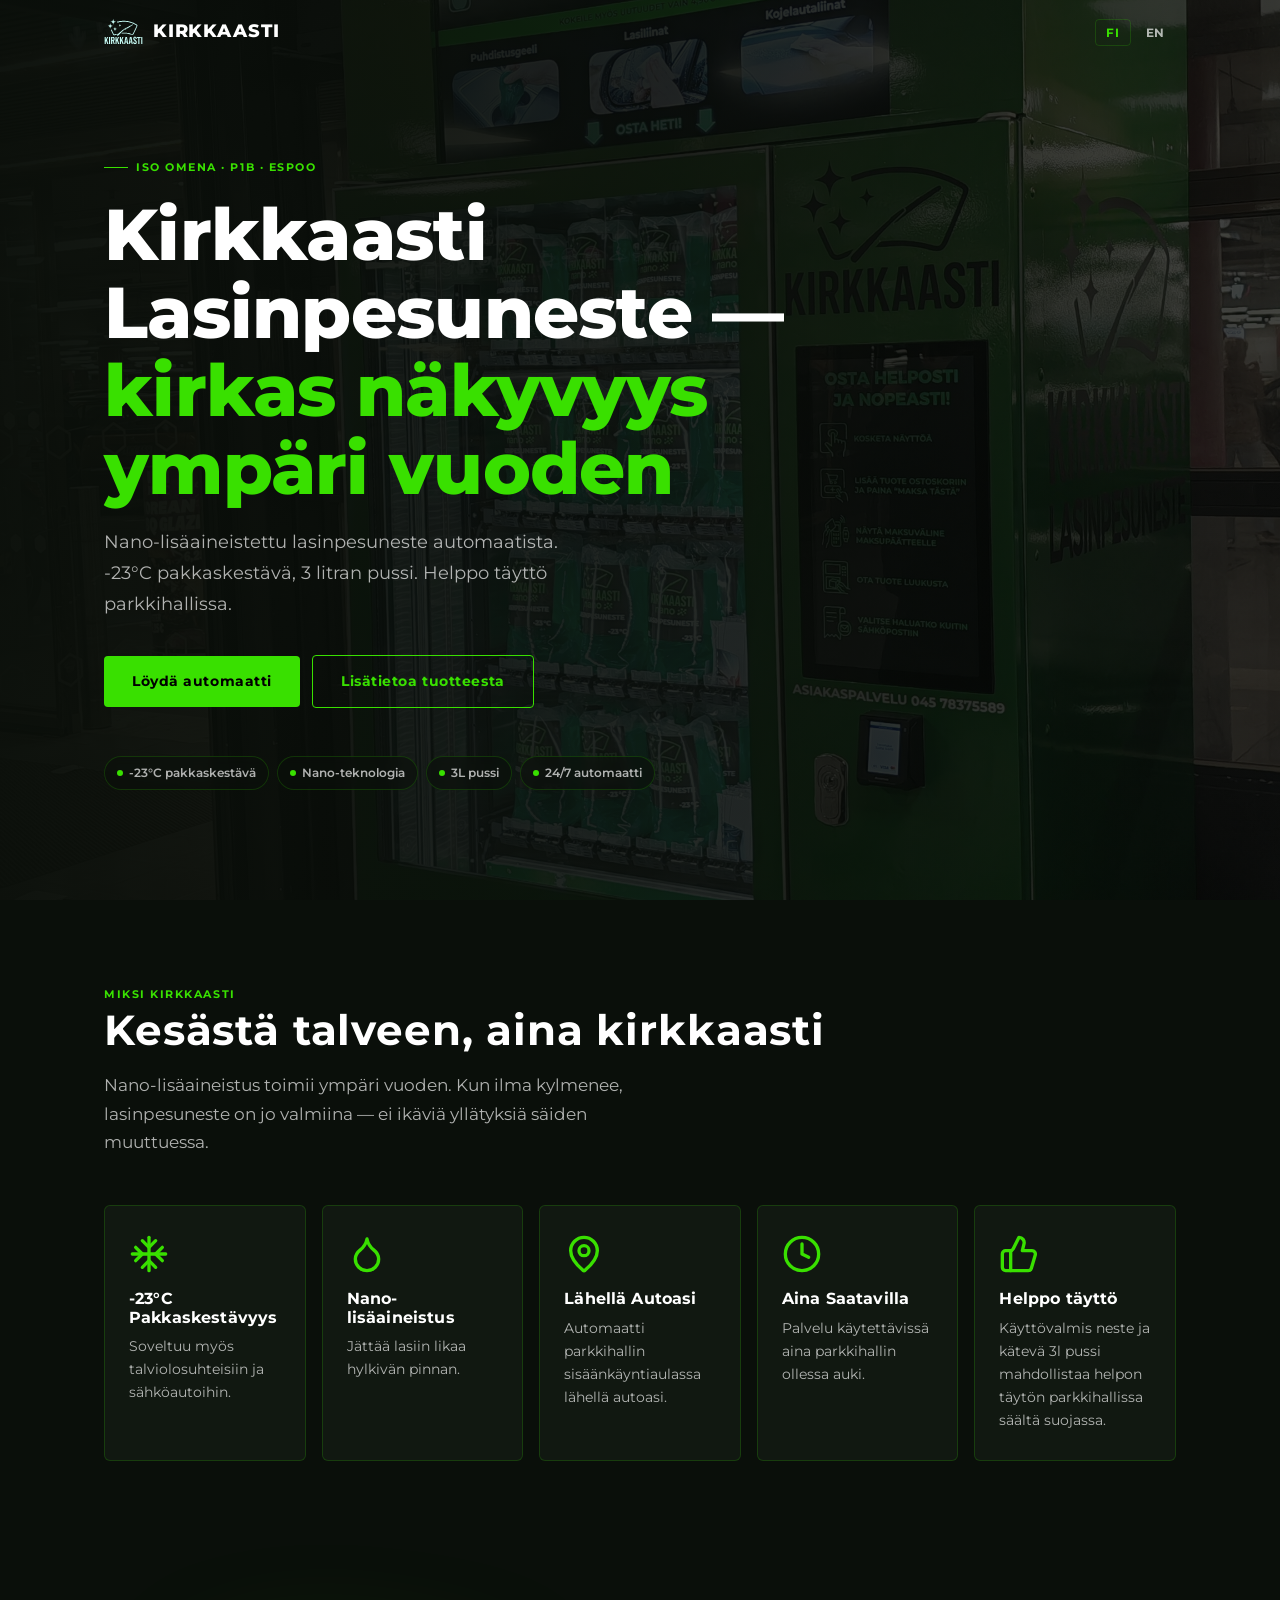
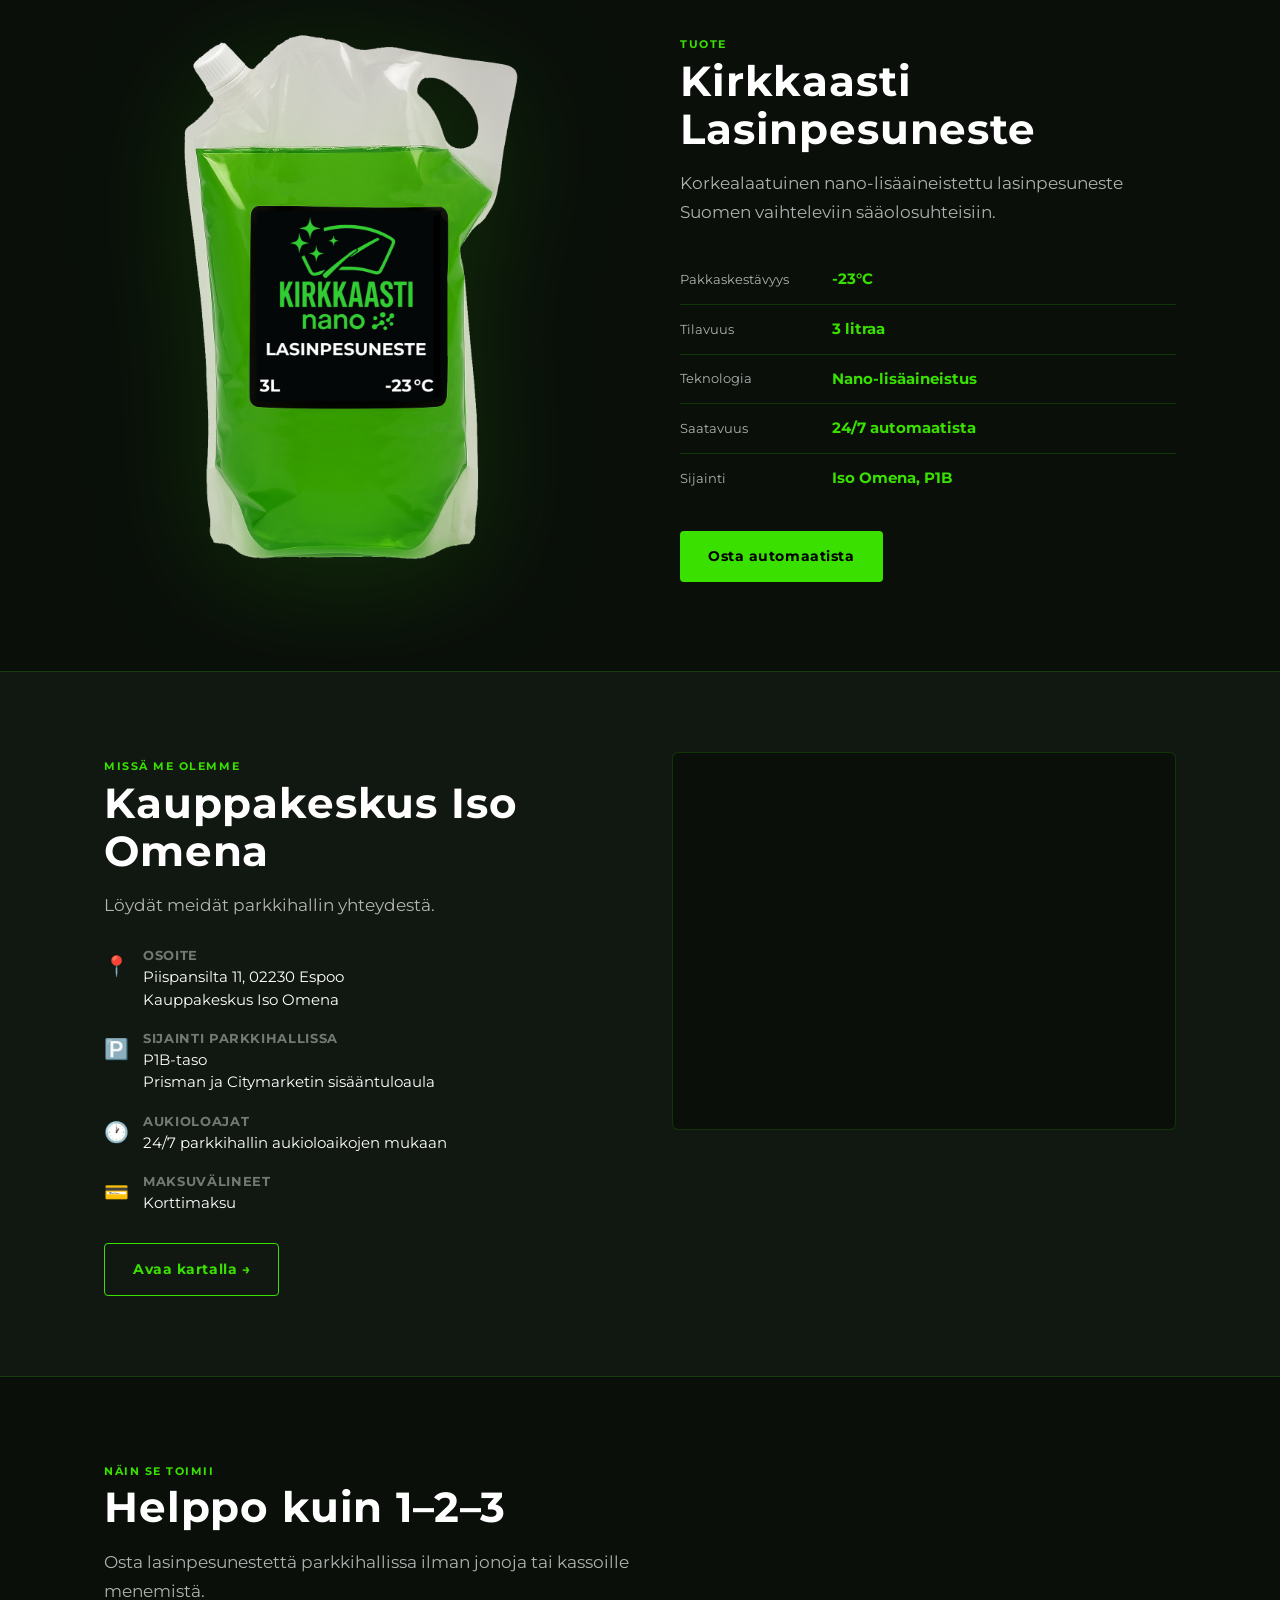
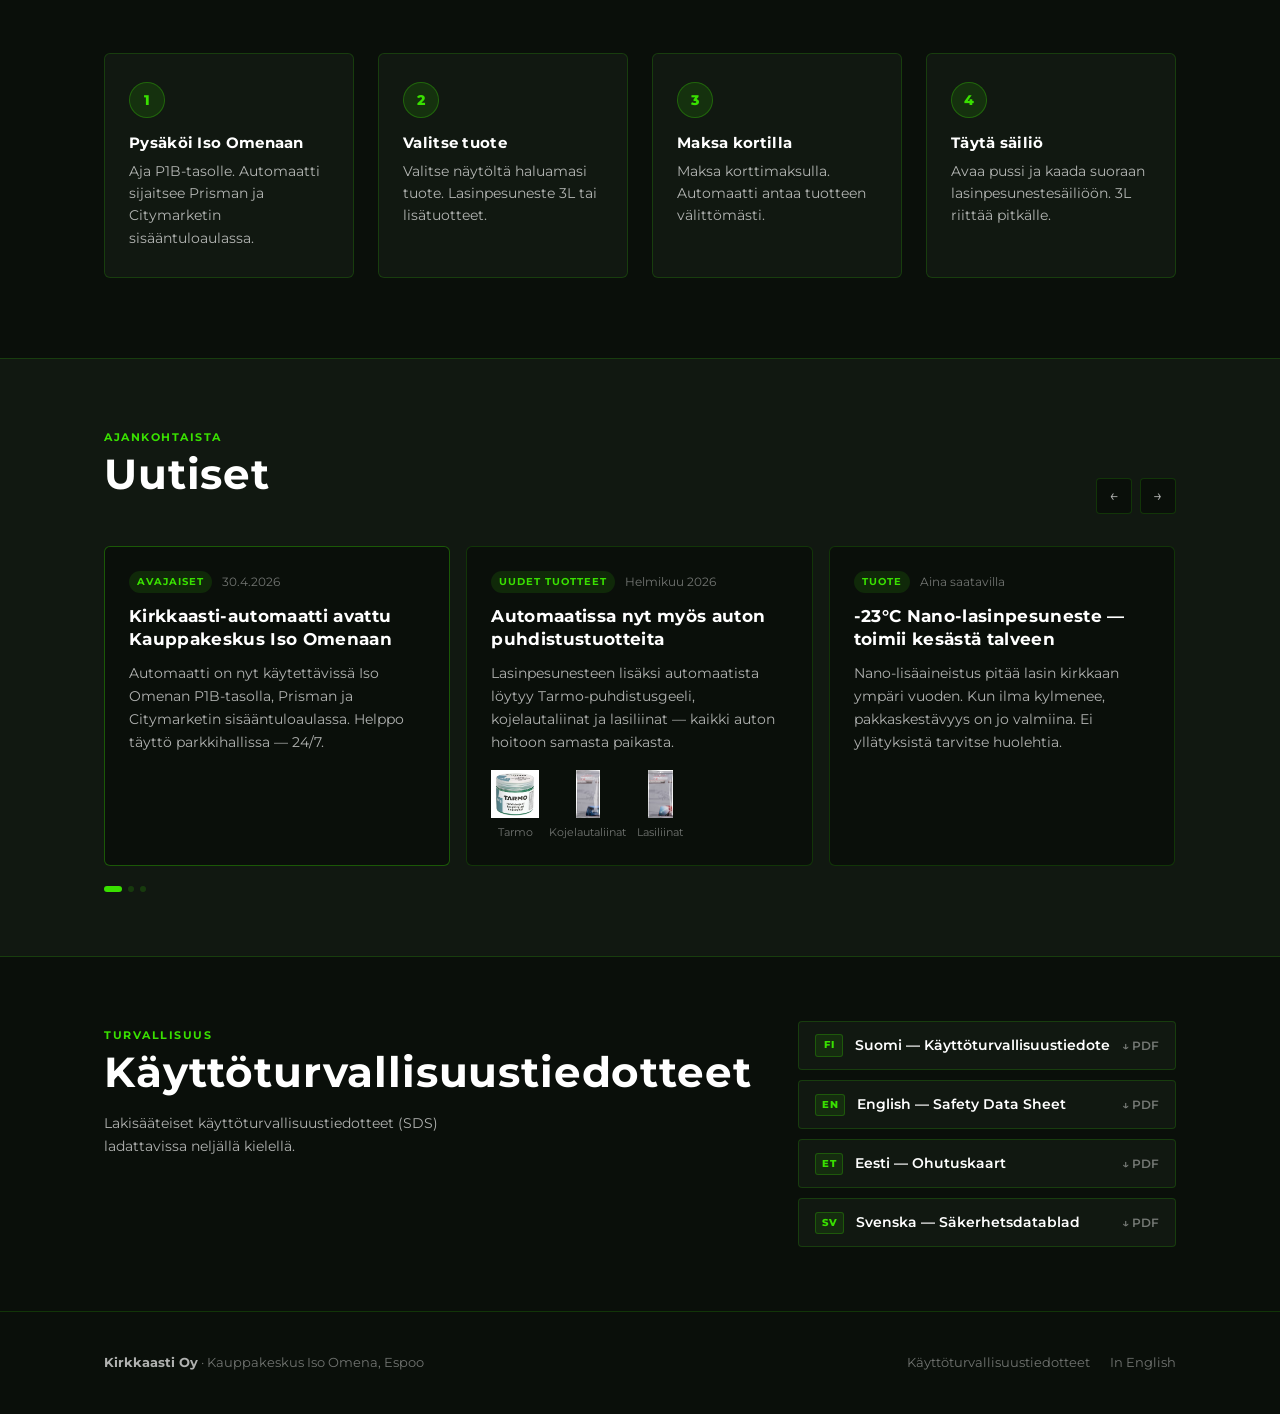
==== commit 7aa45d8e: "Korjaa SVG-ikonien väri ja grid-breakpointit Co-Authored-By: Claude Sonnet 4.6 <noreply@anthropic.co" ====
--- a/index.html
+++ b/index.html
@@ -204,35 +204,35 @@
         <div class="features-grid">
           <div class="feature-card reveal">
             <div class="feature-icon">
-              <svg xmlns="http://www.w3.org/2000/svg" viewBox="0 0 24 24" fill="none" stroke-width="2" stroke-linecap="round" stroke-linejoin="round"><line x1="2" x2="22" y1="12" y2="12"/><line x1="12" x2="12" y1="2" y2="22"/><path d="m20 16-4-4 4-4"/><path d="m4 8 4 4-4 4"/><path d="m16 4-4 4-4-4"/><path d="m8 20 4-4 4 4"/></svg>
+              <svg xmlns="http://www.w3.org/2000/svg" viewBox="0 0 24 24" fill="none" stroke="currentColor" stroke-width="2" stroke-linecap="round" stroke-linejoin="round"><line x1="2" x2="22" y1="12" y2="12"/><line x1="12" x2="12" y1="2" y2="22"/><path d="m20 16-4-4 4-4"/><path d="m4 8 4 4-4 4"/><path d="m16 4-4 4-4-4"/><path d="m8 20 4-4 4 4"/></svg>
             </div>
             <h3>-23°C Pakkaskestävyys</h3>
             <p>Soveltuu myös talviolosuhteisiin ja sähköautoihin.</p>
           </div>
           <div class="feature-card reveal">
             <div class="feature-icon">
-              <svg xmlns="http://www.w3.org/2000/svg" viewBox="0 0 24 24" fill="none" stroke-width="2" stroke-linecap="round" stroke-linejoin="round"><path d="M12 22a7 7 0 0 0 7-7c0-2-1-3.9-3-5.5s-3.5-4-4-6.5c-.5 2.5-2 4.9-4 6.5C6 11.1 5 13 5 15a7 7 0 0 0 7 7z"/></svg>
+              <svg xmlns="http://www.w3.org/2000/svg" viewBox="0 0 24 24" fill="none" stroke="currentColor" stroke-width="2" stroke-linecap="round" stroke-linejoin="round"><path d="M12 22a7 7 0 0 0 7-7c0-2-1-3.9-3-5.5s-3.5-4-4-6.5c-.5 2.5-2 4.9-4 6.5C6 11.1 5 13 5 15a7 7 0 0 0 7 7z"/></svg>
             </div>
             <h3>Nano-lisäaineistus</h3>
             <p>Jättää lasiin likaa hylkivän pinnan.</p>
           </div>
           <div class="feature-card reveal">
             <div class="feature-icon">
-              <svg xmlns="http://www.w3.org/2000/svg" viewBox="0 0 24 24" fill="none" stroke-width="2" stroke-linecap="round" stroke-linejoin="round"><path d="M20 10c0 4.993-5.539 10.193-7.399 11.799a1 1 0 0 1-1.202 0C9.539 20.193 4 14.993 4 10a8 8 0 0 1 16 0"/><circle cx="12" cy="10" r="3"/></svg>
+              <svg xmlns="http://www.w3.org/2000/svg" viewBox="0 0 24 24" fill="none" stroke="currentColor" stroke-width="2" stroke-linecap="round" stroke-linejoin="round"><path d="M20 10c0 4.993-5.539 10.193-7.399 11.799a1 1 0 0 1-1.202 0C9.539 20.193 4 14.993 4 10a8 8 0 0 1 16 0"/><circle cx="12" cy="10" r="3"/></svg>
             </div>
             <h3>Lähellä Autoasi</h3>
             <p>Automaatti parkkihallin sisäänkäyntiaulassa lähellä autoasi.</p>
           </div>
           <div class="feature-card reveal">
             <div class="feature-icon">
-              <svg xmlns="http://www.w3.org/2000/svg" viewBox="0 0 24 24" fill="none" stroke-width="2" stroke-linecap="round" stroke-linejoin="round"><circle cx="12" cy="12" r="10"/><polyline points="12 6 12 12 16 14"/></svg>
+              <svg xmlns="http://www.w3.org/2000/svg" viewBox="0 0 24 24" fill="none" stroke="currentColor" stroke-width="2" stroke-linecap="round" stroke-linejoin="round"><circle cx="12" cy="12" r="10"/><polyline points="12 6 12 12 16 14"/></svg>
             </div>
             <h3>Aina Saatavilla</h3>
             <p>Palvelu käytettävissä aina parkkihallin ollessa auki.</p>
           </div>
           <div class="feature-card reveal">
             <div class="feature-icon">
-              <svg xmlns="http://www.w3.org/2000/svg" viewBox="0 0 24 24" fill="none" stroke-width="2" stroke-linecap="round" stroke-linejoin="round"><path d="M7 10v12"/><path d="M15 5.88 14 10h5.83a2 2 0 0 1 1.92 2.56l-2.33 8A2 2 0 0 1 17.5 22H4a2 2 0 0 1-2-2v-8a2 2 0 0 1 2-2h2.76a2 2 0 0 0 1.79-1.11L12 2a3.13 3.13 0 0 1 3 3.88Z"/></svg>
+              <svg xmlns="http://www.w3.org/2000/svg" viewBox="0 0 24 24" fill="none" stroke="currentColor" stroke-width="2" stroke-linecap="round" stroke-linejoin="round"><path d="M7 10v12"/><path d="M15 5.88 14 10h5.83a2 2 0 0 1 1.92 2.56l-2.33 8A2 2 0 0 1 17.5 22H4a2 2 0 0 1-2-2v-8a2 2 0 0 1 2-2h2.76a2 2 0 0 0 1.79-1.11L12 2a3.13 3.13 0 0 1 3 3.88Z"/></svg>
             </div>
             <h3>Helppo täyttö</h3>
             <p>Käyttövalmis neste ja kätevä 3l pussi mahdollistaa helpon täytön parkkihallissa säältä suojassa.</p>
--- a/css/style.css
+++ b/css/style.css
@@ -367,7 +367,7 @@
 
 .features-grid {
   display: grid;
-  grid-template-columns: repeat(auto-fit, minmax(200px, 1fr));
+  grid-template-columns: repeat(5, 1fr);
   gap: 16px;
   margin-top: 48px;
 }
@@ -392,12 +392,12 @@
   line-height: 1;
   display: flex;
   align-items: center;
+  color: var(--green);
 }
 
 .feature-icon svg {
-  width: 44px;
-  height: 44px;
-  stroke: var(--primary);
+  width: 40px;
+  height: 40px;
   flex-shrink: 0;
 }
 
@@ -870,6 +870,18 @@
   transform: translateY(0);
 }
 
+@media (max-width: 1100px) {
+  .features-grid {
+    grid-template-columns: repeat(3, 1fr);
+  }
+}
+
+@media (max-width: 700px) {
+  .features-grid {
+    grid-template-columns: repeat(2, 1fr);
+  }
+}
+
 /* ===== MOBILE ===== */
 @media (max-width: 768px) {
   section {
